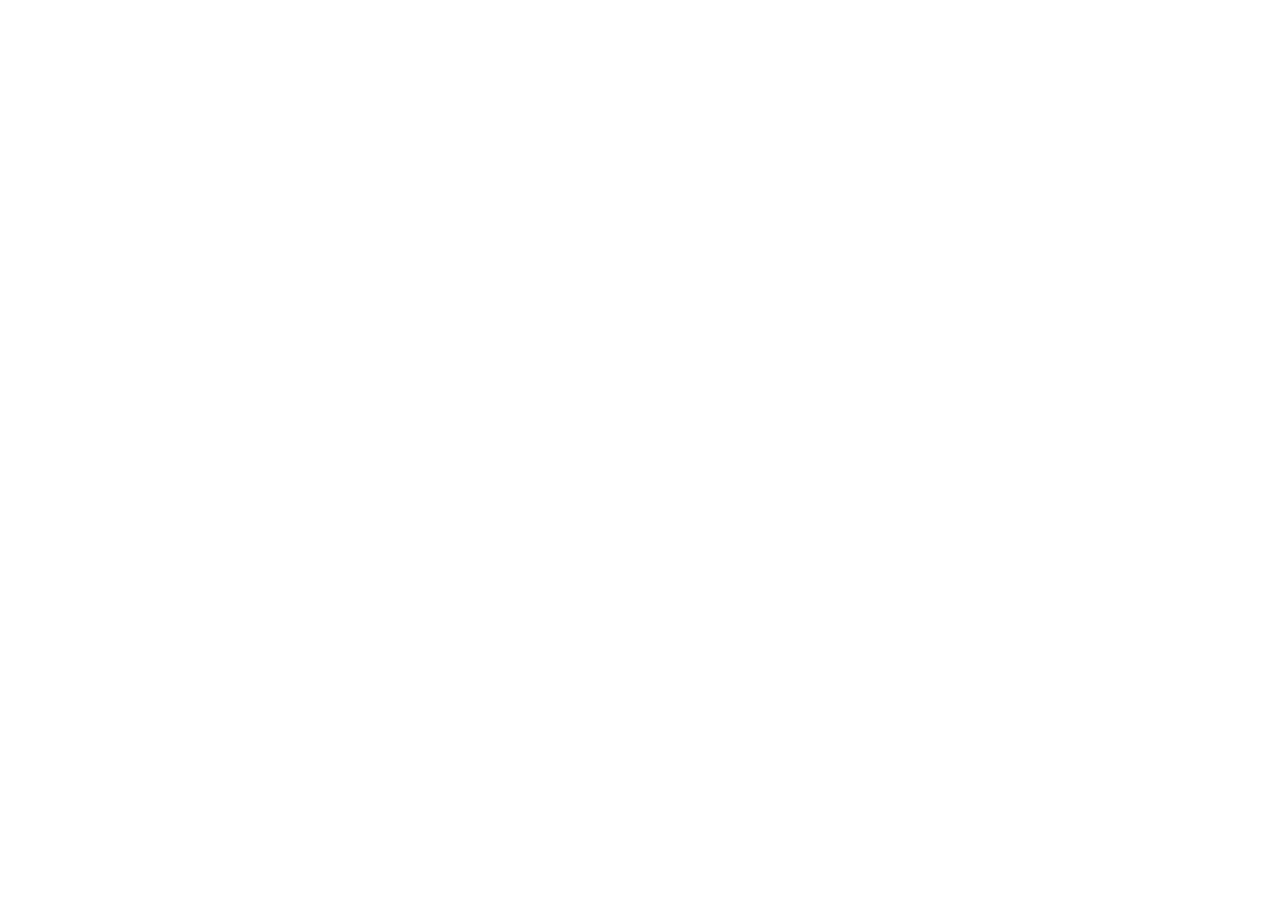
==== index.html @ 68878d2b "Updates" ====
<!DOCTYPE html>
<html lang="en">
  <head>
    <meta charset="UTF-8" />
    <meta name="viewport" content="width=device-width, initial-scale=1.0" />
    <base href="/daatech-website/" />
    <title>DAATECH | Digital Trust Infrastructure</title>
    <script type="module" crossorigin src="/daatech-website/assets/main-BtRIi-2c.js"></script>
  </head>
  <body>
    <div id="root"></div>
  </body>
</html>
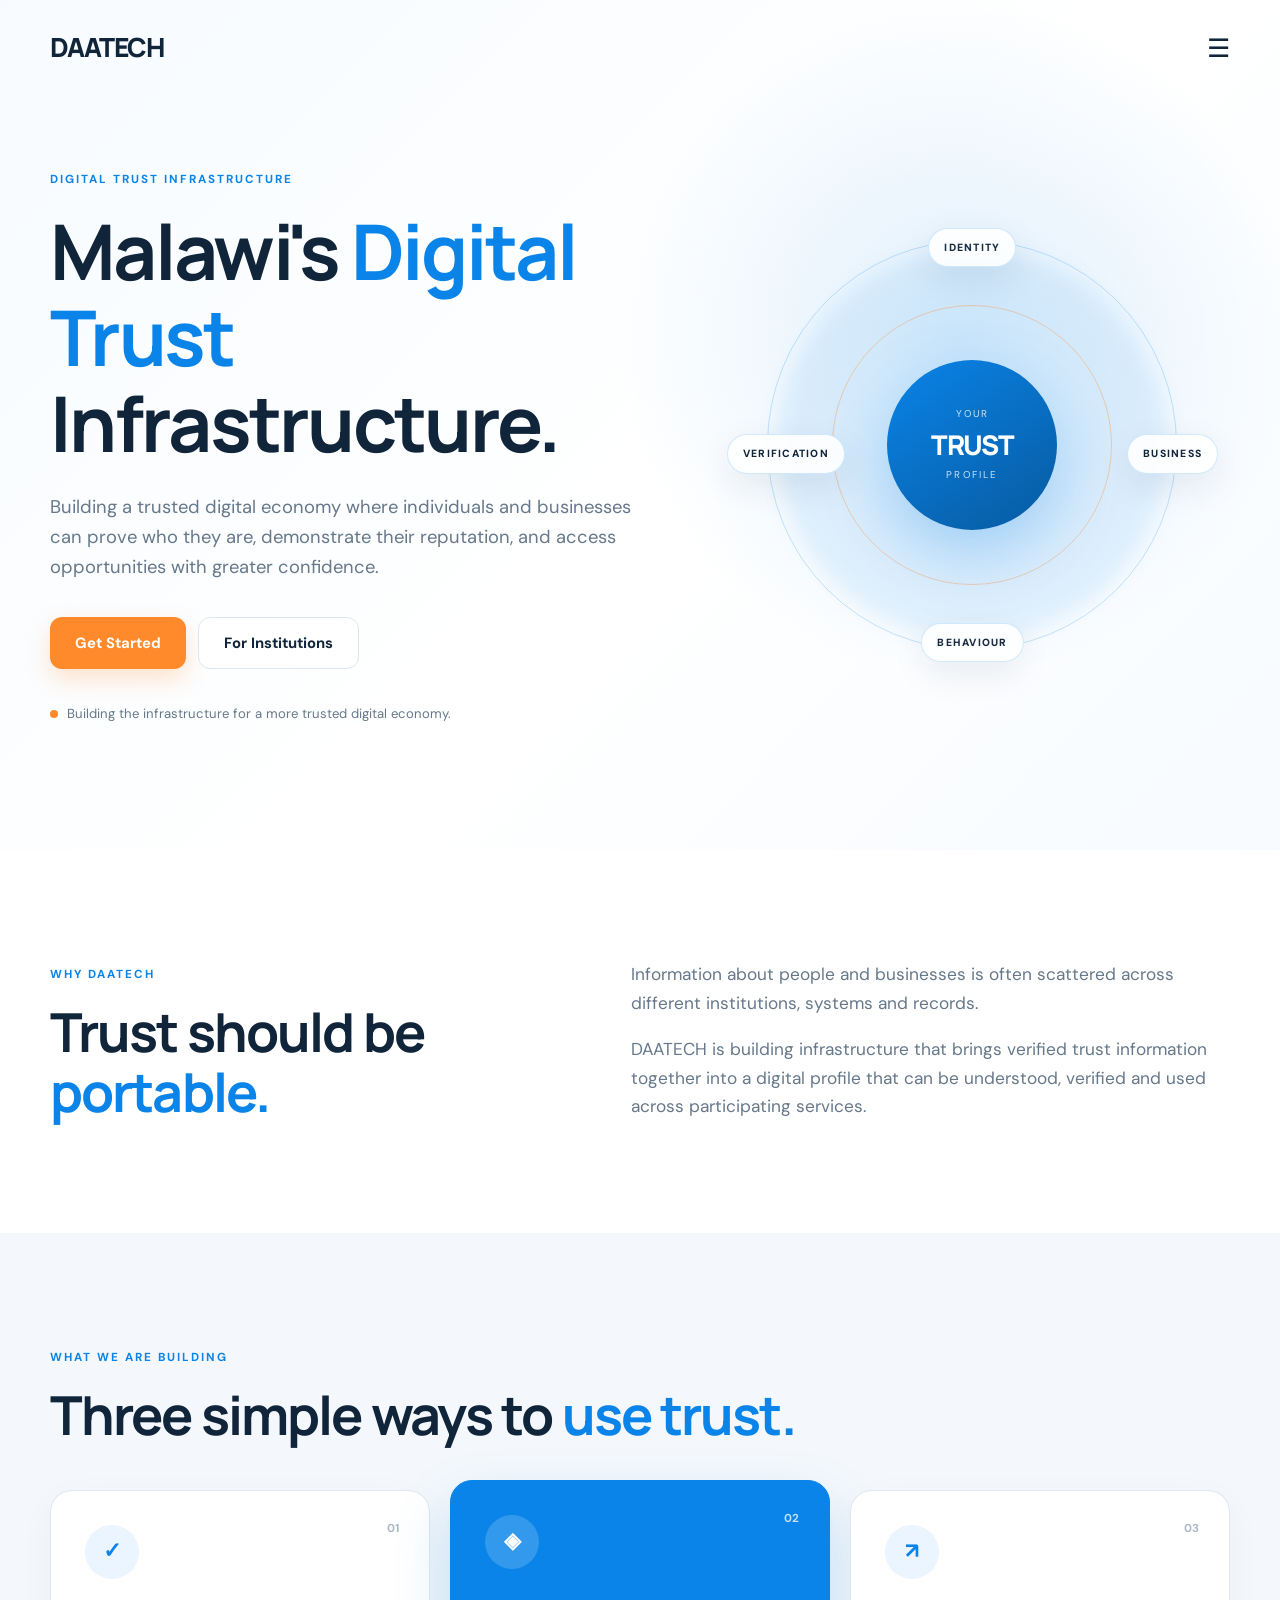
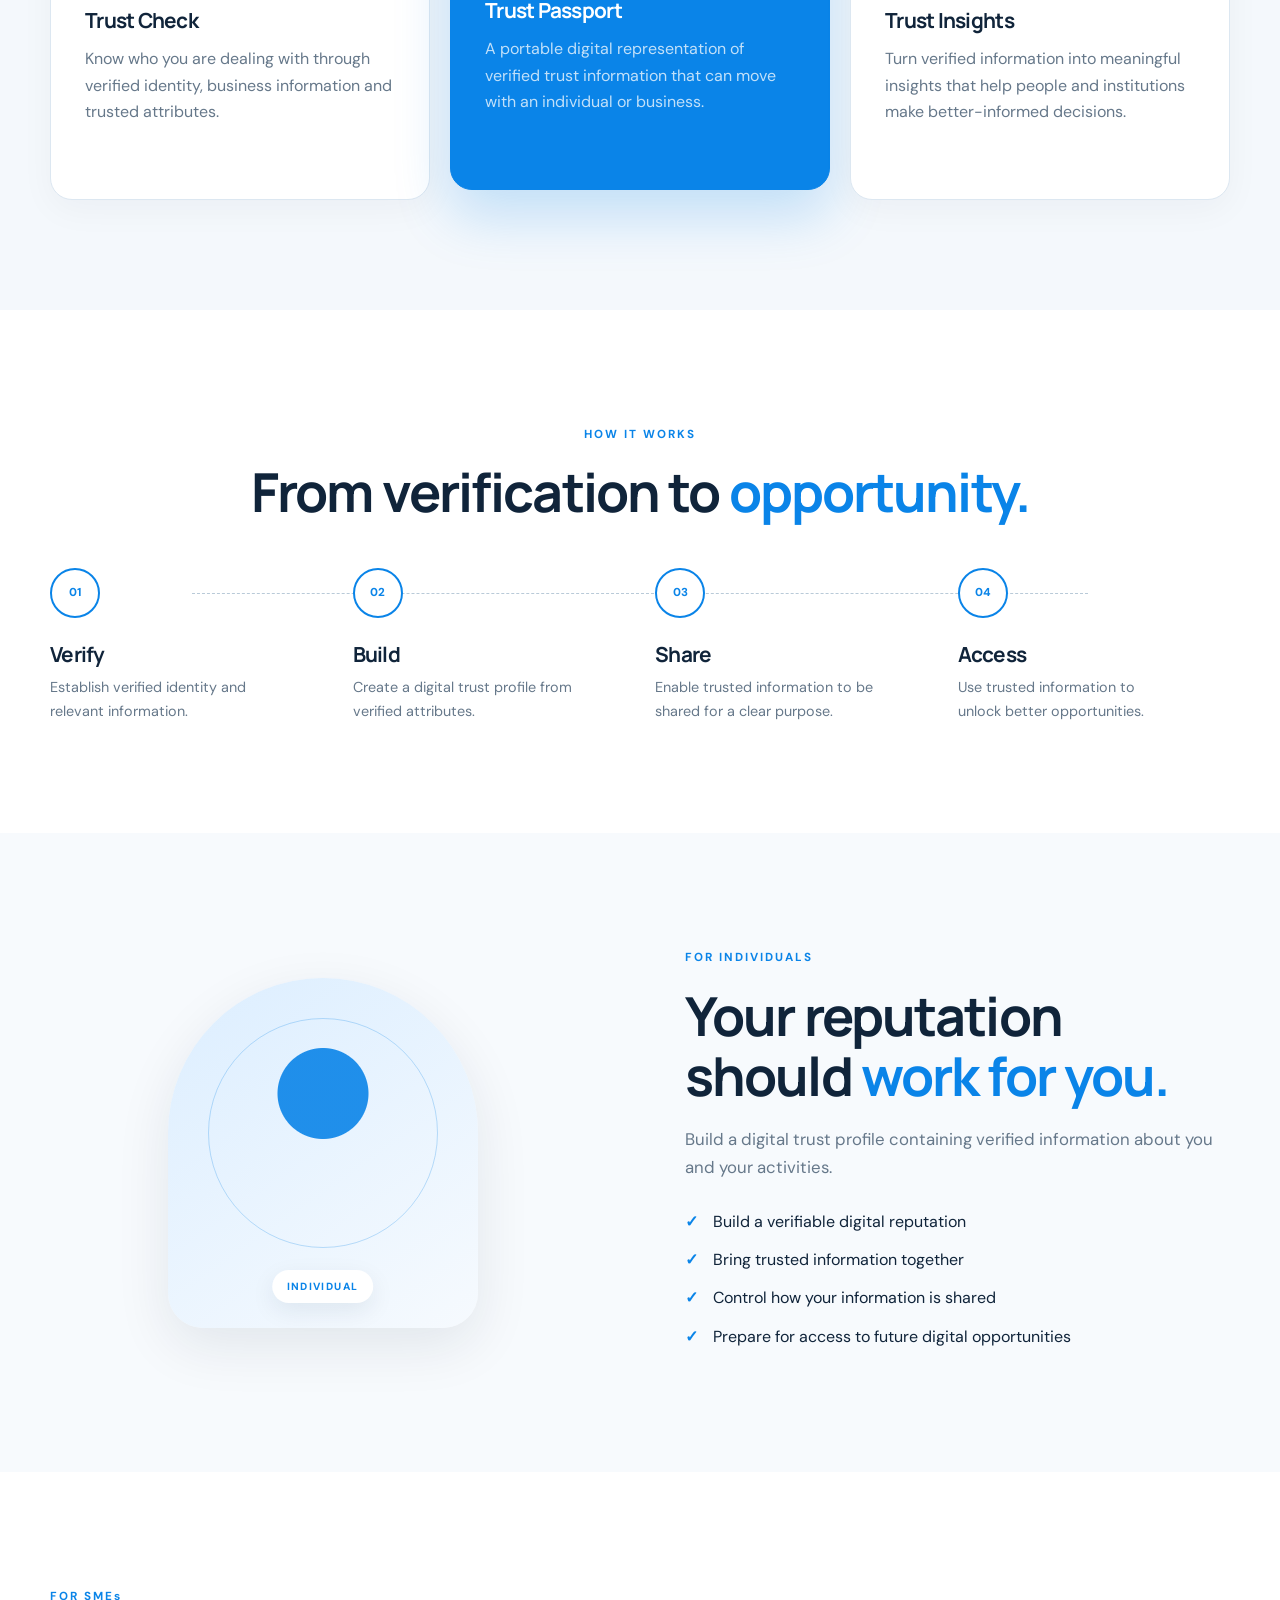
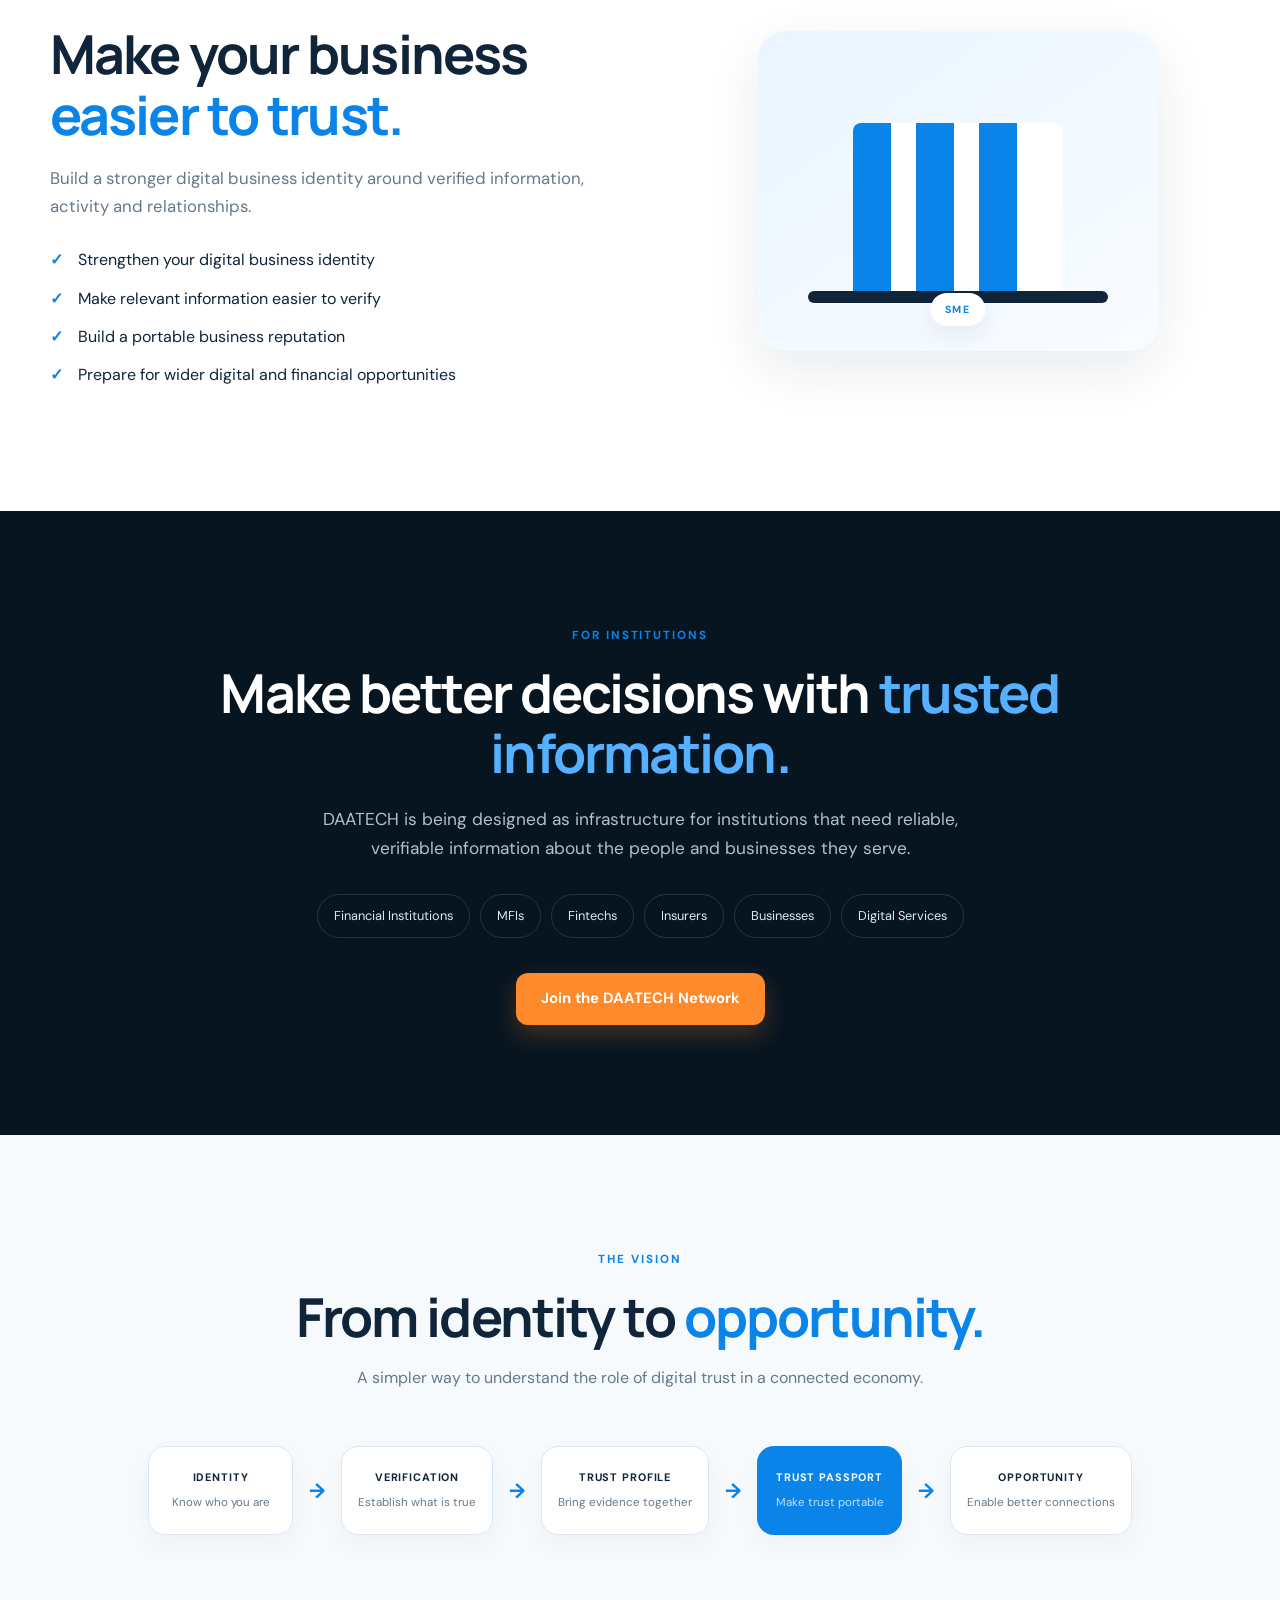
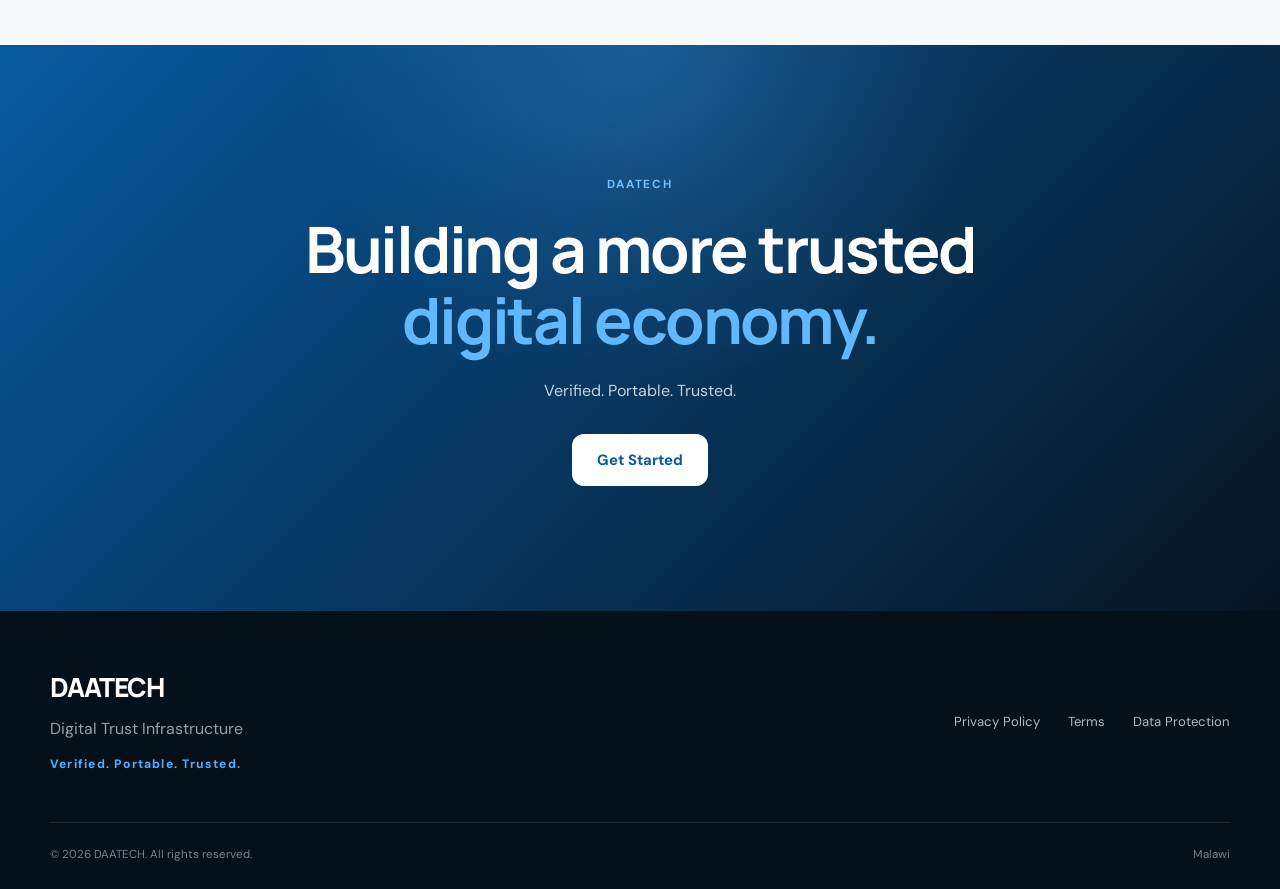
==== commit e0a5699b: "Add files via upload" ====
--- a/index.html
+++ b/index.html
@@ -1,14 +1,324 @@
-<!DOCTYPE html>
-<html lang="en">
-  <head>
-    <meta charset="UTF-8" />
-    <meta name="viewport" content="width=device-width, initial-scale=1.0" />
-    <base href="/daatech-website/" />
-    <title>DAATECH | Digital Trust Infrastructure</title>
-    <script type="module" crossorigin src="/daatech-website/assets/main-BtRIi-2c.js"></script>
-  </head>
-  <body>
-    <div id="root"></div>-
-  </body>
-</html>+<!DOCTYPE html>
+<html lang="en">
+<head>
+  <meta charset="UTF-8">
+  <meta name="viewport" content="width=device-width, initial-scale=1.0">
+  <meta name="description" content="DAATECH — Malawi's Digital Trust Infrastructure. Building a trusted digital economy for individuals, businesses and institutions.">
+  <title>DAATECH | Digital Trust Infrastructure</title>
+  <link rel="stylesheet" href="style.css">
+</head>
+<body>
+
+  <header class="site-header">
+    <div class="container header-inner">
+      <div class="brand">DAATECH</div>
+      <div class="menu-icon" aria-hidden="true">☰</div>
+    </div>
+  </header>
+
+  <main>
+
+    <!-- HERO -->
+    <section class="hero">
+      <div class="container hero-grid">
+        <div class="hero-copy">
+          <span class="eyebrow">DIGITAL TRUST INFRASTRUCTURE</span>
+          <h1>Malawi's <span>Digital Trust</span> Infrastructure.</h1>
+          <p class="hero-text">
+            Building a trusted digital economy where individuals and businesses
+            can prove who they are, demonstrate their reputation, and access
+            opportunities with greater confidence.
+          </p>
+
+          <div class="hero-actions">
+            <div class="pseudo-button primary">Get Started</div>
+            <div class="pseudo-button secondary">For Institutions</div>
+          </div>
+
+          <div class="hero-note">
+            <span class="dot"></span>
+            Building the infrastructure for a more trusted digital economy.
+          </div>
+        </div>
+
+        <div class="trust-visual">
+          <div class="visual-glow"></div>
+          <div class="trust-orbit orbit-one"></div>
+          <div class="trust-orbit orbit-two"></div>
+
+          <div class="trust-core">
+            <div class="core-small">YOUR</div>
+            <div class="core-title">TRUST</div>
+            <div class="core-small">PROFILE</div>
+          </div>
+
+          <div class="trust-node node-one">IDENTITY</div>
+          <div class="trust-node node-two">BUSINESS</div>
+          <div class="trust-node node-three">BEHAVIOUR</div>
+          <div class="trust-node node-four">VERIFICATION</div>
+        </div>
+      </div>
+    </section>
+
+    <!-- WHY -->
+    <section class="section why">
+      <div class="container two-column">
+        <div>
+          <span class="eyebrow">WHY DAATECH</span>
+          <h2>Trust should be <span>portable.</span></h2>
+        </div>
+
+        <div class="section-copy">
+          <p>
+            Information about people and businesses is often scattered across
+            different institutions, systems and records.
+          </p>
+          <p>
+            DAATECH is building infrastructure that brings verified trust
+            information together into a digital profile that can be understood,
+            verified and used across participating services.
+          </p>
+        </div>
+      </div>
+    </section>
+
+    <!-- CAPABILITIES -->
+    <section class="section capabilities">
+      <div class="container">
+        <div class="section-heading">
+          <span class="eyebrow">WHAT WE ARE BUILDING</span>
+          <h2>Three simple ways to <span>use trust.</span></h2>
+        </div>
+
+        <div class="card-grid three">
+          <article class="feature-card">
+            <div class="card-number">01</div>
+            <div class="icon-circle">✓</div>
+            <h3>Trust Check</h3>
+            <p>
+              Know who you are dealing with through verified identity,
+              business information and trusted attributes.
+            </p>
+          </article>
+
+          <article class="feature-card featured">
+            <div class="card-number">02</div>
+            <div class="icon-circle">◈</div>
+            <h3>Trust Passport</h3>
+            <p>
+              A portable digital representation of verified trust information
+              that can move with an individual or business.
+            </p>
+          </article>
+
+          <article class="feature-card">
+            <div class="card-number">03</div>
+            <div class="icon-circle">↗</div>
+            <h3>Trust Insights</h3>
+            <p>
+              Turn verified information into meaningful insights that help
+              people and institutions make better-informed decisions.
+            </p>
+          </article>
+        </div>
+      </div>
+    </section>
+
+    <!-- HOW IT WORKS -->
+    <section class="section how">
+      <div class="container">
+        <div class="section-heading centered">
+          <span class="eyebrow">HOW IT WORKS</span>
+          <h2>From verification to <span>opportunity.</span></h2>
+        </div>
+
+        <div class="process">
+          <div class="process-line"></div>
+
+          <div class="process-step">
+            <div class="step-number">01</div>
+            <h3>Verify</h3>
+            <p>Establish verified identity and relevant information.</p>
+          </div>
+
+          <div class="process-step">
+            <div class="step-number">02</div>
+            <h3>Build</h3>
+            <p>Create a digital trust profile from verified attributes.</p>
+          </div>
+
+          <div class="process-step">
+            <div class="step-number">03</div>
+            <h3>Share</h3>
+            <p>Enable trusted information to be shared for a clear purpose.</p>
+          </div>
+
+          <div class="process-step">
+            <div class="step-number">04</div>
+            <h3>Access</h3>
+            <p>Use trusted information to unlock better opportunities.</p>
+          </div>
+        </div>
+      </div>
+    </section>
+
+    <!-- INDIVIDUALS -->
+    <section class="section audience individual">
+      <div class="container audience-grid">
+        <div class="audience-visual">
+          <div class="portrait-placeholder">
+            <div class="portrait-ring"></div>
+            <div class="portrait-label">INDIVIDUAL</div>
+          </div>
+        </div>
+
+        <div class="audience-copy">
+          <span class="eyebrow">FOR INDIVIDUALS</span>
+          <h2>Your reputation should <span>work for you.</span></h2>
+          <p>
+            Build a digital trust profile containing verified information
+            about you and your activities.
+          </p>
+
+          <ul class="check-list">
+            <li>Build a verifiable digital reputation</li>
+            <li>Bring trusted information together</li>
+            <li>Control how your information is shared</li>
+            <li>Prepare for access to future digital opportunities</li>
+          </ul>
+        </div>
+      </div>
+    </section>
+
+    <!-- SMEs -->
+    <section class="section audience sme">
+      <div class="container audience-grid reverse">
+        <div class="audience-copy">
+          <span class="eyebrow">FOR SMEs</span>
+          <h2>Make your business <span>easier to trust.</span></h2>
+          <p>
+            Build a stronger digital business identity around verified
+            information, activity and relationships.
+          </p>
+
+          <ul class="check-list">
+            <li>Strengthen your digital business identity</li>
+            <li>Make relevant information easier to verify</li>
+            <li>Build a portable business reputation</li>
+            <li>Prepare for wider digital and financial opportunities</li>
+          </ul>
+        </div>
+
+        <div class="audience-visual">
+          <div class="business-visual">
+            <div class="business-building"></div>
+            <div class="business-base"></div>
+            <div class="business-label">SME</div>
+          </div>
+        </div>
+      </div>
+    </section>
+
+    <!-- INSTITUTIONS -->
+    <section class="section institutions">
+      <div class="container institution-content">
+        <span class="eyebrow">FOR INSTITUTIONS</span>
+        <h2>Make better decisions with <span>trusted information.</span></h2>
+        <p>
+          DAATECH is being designed as infrastructure for institutions that
+          need reliable, verifiable information about the people and
+          businesses they serve.
+        </p>
+
+        <div class="institution-tags">
+          <div>Financial Institutions</div>
+          <div>MFIs</div>
+          <div>Fintechs</div>
+          <div>Insurers</div>
+          <div>Businesses</div>
+          <div>Digital Services</div>
+        </div>
+
+        <div class="pseudo-button primary large">Join the DAATECH Network</div>
+      </div>
+    </section>
+
+    <!-- TRUST JOURNEY -->
+    <section class="section journey">
+      <div class="container">
+        <div class="section-heading centered">
+          <span class="eyebrow">THE VISION</span>
+          <h2>From identity to <span>opportunity.</span></h2>
+          <p>
+            A simpler way to understand the role of digital trust in a
+            connected economy.
+          </p>
+        </div>
+
+        <div class="journey-flow">
+          <div class="journey-item">
+            <strong>IDENTITY</strong>
+            <small>Know who you are</small>
+          </div>
+          <div class="journey-arrow">→</div>
+          <div class="journey-item">
+            <strong>VERIFICATION</strong>
+            <small>Establish what is true</small>
+          </div>
+          <div class="journey-arrow">→</div>
+          <div class="journey-item">
+            <strong>TRUST PROFILE</strong>
+            <small>Bring evidence together</small>
+          </div>
+          <div class="journey-arrow">→</div>
+          <div class="journey-item accent">
+            <strong>TRUST PASSPORT</strong>
+            <small>Make trust portable</small>
+          </div>
+          <div class="journey-arrow">→</div>
+          <div class="journey-item">
+            <strong>OPPORTUNITY</strong>
+            <small>Enable better connections</small>
+          </div>
+        </div>
+      </div>
+    </section>
+
+    <!-- FINAL CTA -->
+    <section class="final-cta">
+      <div class="container">
+        <span class="eyebrow">DAATECH</span>
+        <h2>Building a more trusted<br><span>digital economy.</span></h2>
+        <p>
+          Verified. Portable. Trusted.
+        </p>
+        <div class="pseudo-button light">Get Started</div>
+      </div>
+    </section>
+
+  </main>
+
+  <footer class="site-footer">
+    <div class="container footer-top">
+      <div>
+        <div class="footer-brand">DAATECH</div>
+        <p>Digital Trust Infrastructure</p>
+        <span class="footer-tagline">Verified. Portable. Trusted.</span>
+      </div>
+
+      <div class="footer-legal">
+        <span>Privacy Policy</span>
+        <span>Terms</span>
+        <span>Data Protection</span>
+      </div>
+    </div>
+
+    <div class="container footer-bottom">
+      <span>© 2026 DAATECH. All rights reserved.</span>
+      <span>Malawi</span>
+    </div>
+  </footer>
+
+  <script src="script.js"></script>
+</body>
+</html>
--- a/style.css
+++ b/style.css
@@ -0,0 +1,887 @@
+@import url('https://fonts.googleapis.com/css2?family=DM+Sans:wght@400;500;600;700&family=Manrope:wght@600;700;800&display=swap');
+
+:root {
+  --blue: #0A84E8;
+  --blue-dark: #075AA0;
+  --orange: #FF8A2B;
+  --ink: #10243A;
+  --muted: #66788A;
+  --soft: #F4F8FC;
+  --line: #DCE7F1;
+  --white: #FFFFFF;
+  --dark: #071521;
+  --radius: 22px;
+  --shadow: 0 18px 55px rgba(16, 36, 58, 0.09);
+}
+
+* {
+  box-sizing: border-box;
+  margin: 0;
+  padding: 0;
+}
+
+html {
+  scroll-behavior: smooth;
+}
+
+body {
+  font-family: "DM Sans", Arial, sans-serif;
+  color: var(--ink);
+  background: var(--white);
+  line-height: 1.65;
+  -webkit-font-smoothing: antialiased;
+}
+
+.container {
+  width: min(1180px, calc(100% - 48px));
+  margin: 0 auto;
+}
+
+h1, h2, h3 {
+  font-family: "Manrope", Arial, sans-serif;
+  line-height: 1.12;
+  letter-spacing: -0.035em;
+}
+
+h1 {
+  font-size: clamp(3rem, 6vw, 5.5rem);
+  max-width: 780px;
+}
+
+h2 {
+  font-size: clamp(2.3rem, 4.2vw, 4rem);
+}
+
+h3 {
+  font-size: 1.3rem;
+}
+
+p {
+  color: var(--muted);
+}
+
+span {
+  color: inherit;
+}
+
+h1 span,
+h2 span {
+  color: var(--blue);
+}
+
+.eyebrow {
+  display: inline-block;
+  color: var(--blue);
+  font-size: 0.73rem;
+  font-weight: 700;
+  letter-spacing: 0.17em;
+  margin-bottom: 18px;
+}
+
+.site-header {
+  position: absolute;
+  top: 0;
+  left: 0;
+  width: 100%;
+  z-index: 20;
+  padding: 26px 0;
+}
+
+.header-inner {
+  display: flex;
+  justify-content: space-between;
+  align-items: center;
+}
+
+.brand,
+.footer-brand {
+  font-family: "Manrope", Arial, sans-serif;
+  font-size: 1.65rem;
+  font-weight: 800;
+  letter-spacing: -0.05em;
+}
+
+.menu-icon {
+  font-size: 1.65rem;
+  line-height: 1;
+  color: var(--ink);
+  user-select: none;
+}
+
+.hero {
+  min-height: 850px;
+  display: flex;
+  align-items: center;
+  padding: 130px 0 90px;
+  overflow: hidden;
+  background:
+    radial-gradient(circle at 75% 40%, rgba(10,132,232,.13), transparent 31%),
+    linear-gradient(135deg, #f7fbff 0%, #fff 56%, #f7fbff 100%);
+}
+
+.hero-grid {
+  display: grid;
+  grid-template-columns: 1.08fr .92fr;
+  gap: 60px;
+  align-items: center;
+}
+
+.hero-text {
+  font-size: 1.15rem;
+  max-width: 680px;
+  margin-top: 26px;
+}
+
+.hero-actions {
+  display: flex;
+  flex-wrap: wrap;
+  gap: 12px;
+  margin-top: 34px;
+}
+
+.pseudo-button {
+  display: inline-flex;
+  justify-content: center;
+  align-items: center;
+  min-height: 52px;
+  padding: 0 25px;
+  border-radius: 12px;
+  font-weight: 700;
+  font-size: .93rem;
+  user-select: none;
+}
+
+.pseudo-button.primary {
+  background: var(--orange);
+  color: white;
+  box-shadow: 0 10px 25px rgba(255,138,43,.24);
+}
+
+.pseudo-button.secondary {
+  background: white;
+  color: var(--ink);
+  border: 1px solid var(--line);
+}
+
+.pseudo-button.light {
+  background: white;
+  color: var(--blue-dark);
+}
+
+.pseudo-button.large {
+  margin-top: 35px;
+  min-width: 220px;
+}
+
+.hero-note {
+  display: flex;
+  align-items: center;
+  gap: 9px;
+  margin-top: 34px;
+  font-size: .82rem;
+  color: var(--muted);
+}
+
+.dot {
+  width: 8px;
+  height: 8px;
+  border-radius: 50%;
+  background: var(--orange);
+  display: inline-block;
+}
+
+.trust-visual {
+  height: 530px;
+  position: relative;
+  display: flex;
+  align-items: center;
+  justify-content: center;
+}
+
+.visual-glow {
+  position: absolute;
+  width: 390px;
+  height: 390px;
+  border-radius: 50%;
+  background: rgba(10,132,232,.09);
+  filter: blur(10px);
+}
+
+.trust-orbit {
+  position: absolute;
+  border: 1px solid rgba(10,132,232,.22);
+  border-radius: 50%;
+}
+
+.orbit-one {
+  width: 410px;
+  height: 410px;
+}
+
+.orbit-two {
+  width: 280px;
+  height: 280px;
+  border-color: rgba(255,138,43,.35);
+}
+
+.trust-core {
+  width: 170px;
+  height: 170px;
+  border-radius: 50%;
+  background: linear-gradient(145deg, var(--blue), var(--blue-dark));
+  color: white;
+  display: flex;
+  flex-direction: column;
+  align-items: center;
+  justify-content: center;
+  box-shadow: 0 25px 65px rgba(10,132,232,.28);
+  position: relative;
+  z-index: 4;
+}
+
+.core-small {
+  font-size: .62rem;
+  letter-spacing: .22em;
+  opacity: .8;
+}
+
+.core-title {
+  font-family: "Manrope", Arial, sans-serif;
+  font-weight: 800;
+  font-size: 1.7rem;
+  letter-spacing: -.04em;
+}
+
+.trust-node {
+  position: absolute;
+  z-index: 5;
+  padding: 10px 15px;
+  border: 1px solid rgba(10,132,232,.18);
+  background: rgba(255,255,255,.88);
+  backdrop-filter: blur(10px);
+  border-radius: 50px;
+  font-size: .65rem;
+  font-weight: 800;
+  letter-spacing: .12em;
+  box-shadow: 0 12px 35px rgba(16,36,58,.08);
+}
+
+.node-one { top: 48px; left: 50%; transform: translateX(-50%); }
+.node-two { right: 12px; top: 48%; }
+.node-three { bottom: 48px; left: 50%; transform: translateX(-50%); }
+.node-four { left: 12px; top: 48%; }
+
+.section {
+  padding: 110px 0;
+}
+
+.two-column {
+  display: grid;
+  grid-template-columns: .9fr 1.1fr;
+  gap: 90px;
+  align-items: start;
+}
+
+.section-copy {
+  font-size: 1.08rem;
+}
+
+.section-copy p + p {
+  margin-top: 18px;
+}
+
+.why {
+  background: white;
+}
+
+.capabilities {
+  background: var(--soft);
+}
+
+.section-heading {
+  margin-bottom: 45px;
+}
+
+.section-heading.centered {
+  text-align: center;
+}
+
+.section-heading.centered p {
+  max-width: 600px;
+  margin: 18px auto 0;
+}
+
+.card-grid {
+  display: grid;
+  gap: 20px;
+}
+
+.card-grid.three {
+  grid-template-columns: repeat(3, 1fr);
+}
+
+.feature-card {
+  position: relative;
+  padding: 34px;
+  min-height: 310px;
+  border: 1px solid var(--line);
+  background: white;
+  border-radius: var(--radius);
+  box-shadow: 0 10px 35px rgba(16,36,58,.04);
+}
+
+.feature-card.featured {
+  background: var(--blue);
+  border-color: var(--blue);
+  color: white;
+  transform: translateY(-10px);
+  box-shadow: 0 25px 55px rgba(10,132,232,.22);
+}
+
+.feature-card.featured p,
+.feature-card.featured .card-number {
+  color: rgba(255,255,255,.75);
+}
+
+.card-number {
+  position: absolute;
+  top: 28px;
+  right: 30px;
+  color: #A9B8C7;
+  font-size: .72rem;
+  font-weight: 700;
+}
+
+.icon-circle {
+  width: 54px;
+  height: 54px;
+  border-radius: 50%;
+  background: #EAF5FF;
+  color: var(--blue);
+  display: flex;
+  align-items: center;
+  justify-content: center;
+  font-size: 1.35rem;
+  font-weight: 800;
+  margin-bottom: 30px;
+}
+
+.featured .icon-circle {
+  background: rgba(255,255,255,.17);
+  color: white;
+}
+
+.feature-card p {
+  margin-top: 14px;
+  max-width: 320px;
+}
+
+.how {
+  background: white;
+}
+
+.process {
+  position: relative;
+  display: grid;
+  grid-template-columns: repeat(4, 1fr);
+  gap: 30px;
+}
+
+.process-line {
+  position: absolute;
+  top: 25px;
+  left: 12%;
+  right: 12%;
+  border-top: 1px dashed #B9CAD8;
+}
+
+.process-step {
+  position: relative;
+  z-index: 2;
+}
+
+.step-number {
+  width: 50px;
+  height: 50px;
+  border-radius: 50%;
+  background: var(--white);
+  border: 2px solid var(--blue);
+  color: var(--blue);
+  display: flex;
+  align-items: center;
+  justify-content: center;
+  font-size: .72rem;
+  font-weight: 800;
+  margin-bottom: 25px;
+}
+
+.process-step p {
+  margin-top: 10px;
+  font-size: .9rem;
+  max-width: 220px;
+}
+
+.audience {
+  overflow: hidden;
+}
+
+.audience.individual {
+  background: #F7FAFD;
+}
+
+.audience.sme {
+  background: white;
+}
+
+.audience-grid {
+  display: grid;
+  grid-template-columns: 1fr 1fr;
+  gap: 90px;
+  align-items: center;
+}
+
+.audience-grid.reverse .audience-copy {
+  order: 1;
+}
+
+.audience-grid.reverse .audience-visual {
+  order: 2;
+}
+
+.audience-copy p {
+  margin-top: 20px;
+  max-width: 550px;
+  font-size: 1.05rem;
+}
+
+.check-list {
+  list-style: none;
+  margin-top: 27px;
+}
+
+.check-list li {
+  position: relative;
+  padding-left: 28px;
+  margin: 12px 0;
+  color: var(--ink);
+}
+
+.check-list li::before {
+  content: "✓";
+  position: absolute;
+  left: 0;
+  top: 0;
+  color: var(--blue);
+  font-weight: 800;
+}
+
+.audience-visual {
+  min-height: 390px;
+  display: flex;
+  align-items: center;
+  justify-content: center;
+}
+
+.portrait-placeholder {
+  width: 310px;
+  height: 350px;
+  border-radius: 155px 155px 35px 35px;
+  background:
+    radial-gradient(circle at 50% 33%, rgba(10,132,232,.9) 0 45px, transparent 46px),
+    linear-gradient(145deg, #DCEEFF, #F6FAFE);
+  position: relative;
+  box-shadow: var(--shadow);
+}
+
+.portrait-ring {
+  position: absolute;
+  width: 230px;
+  height: 230px;
+  border: 1px solid rgba(10,132,232,.25);
+  border-radius: 50%;
+  top: 40px;
+  left: 40px;
+}
+
+.portrait-label,
+.business-label {
+  position: absolute;
+  bottom: 25px;
+  left: 50%;
+  transform: translateX(-50%);
+  padding: 8px 15px;
+  border-radius: 50px;
+  background: white;
+  color: var(--blue);
+  font-size: .65rem;
+  font-weight: 800;
+  letter-spacing: .13em;
+  box-shadow: 0 8px 25px rgba(16,36,58,.08);
+}
+
+.business-visual {
+  width: 400px;
+  height: 320px;
+  position: relative;
+  border-radius: 28px;
+  background: linear-gradient(145deg, #EAF5FF, #F9FCFF);
+  overflow: hidden;
+  box-shadow: var(--shadow);
+}
+
+.business-building {
+  position: absolute;
+  width: 210px;
+  height: 180px;
+  bottom: 48px;
+  left: 95px;
+  background: linear-gradient(90deg, #0A84E8 0 18%, #FFFFFF 18% 30%, #0A84E8 30% 48%, #FFFFFF 48% 60%, #0A84E8 60% 78%, #FFFFFF 78%);
+  border-radius: 8px 8px 0 0;
+}
+
+.business-base {
+  position: absolute;
+  bottom: 48px;
+  left: 50px;
+  width: 300px;
+  height: 12px;
+  background: var(--ink);
+  border-radius: 20px;
+}
+
+.institutions {
+  background: var(--dark);
+  color: white;
+}
+
+.institution-content {
+  text-align: center;
+  max-width: 900px;
+}
+
+.institution-content h2 {
+  color: white;
+}
+
+.institution-content h2 span {
+  color: #55B0FF;
+}
+
+.institution-content p {
+  max-width: 680px;
+  margin: 22px auto 0;
+  color: #AFC1D1;
+  font-size: 1.08rem;
+}
+
+.institution-tags {
+  display: flex;
+  flex-wrap: wrap;
+  justify-content: center;
+  gap: 10px;
+  margin-top: 32px;
+}
+
+.institution-tags div {
+  padding: 10px 16px;
+  border: 1px solid rgba(255,255,255,.13);
+  border-radius: 50px;
+  color: #DCE9F3;
+  font-size: .8rem;
+}
+
+.journey {
+  background: #F7FAFD;
+}
+
+.journey-flow {
+  display: flex;
+  align-items: center;
+  justify-content: center;
+  gap: 16px;
+  flex-wrap: wrap;
+  margin-top: 55px;
+}
+
+.journey-item {
+  min-width: 145px;
+  padding: 22px 16px;
+  background: white;
+  border: 1px solid var(--line);
+  border-radius: 17px;
+  text-align: center;
+  box-shadow: 0 10px 25px rgba(16,36,58,.04);
+}
+
+.journey-item strong {
+  display: block;
+  font-size: .68rem;
+  letter-spacing: .08em;
+}
+
+.journey-item small {
+  display: block;
+  margin-top: 6px;
+  color: var(--muted);
+  font-size: .72rem;
+}
+
+.journey-item.accent {
+  border-color: rgba(10,132,232,.4);
+  background: var(--blue);
+  color: white;
+}
+
+.journey-item.accent small {
+  color: rgba(255,255,255,.75);
+}
+
+.journey-arrow {
+  color: var(--blue);
+  font-size: 1.3rem;
+  font-weight: 700;
+}
+
+.final-cta {
+  padding: 125px 0;
+  text-align: center;
+  color: white;
+  background:
+    radial-gradient(circle at 50% 0%, rgba(85,176,255,.25), transparent 40%),
+    linear-gradient(135deg, #075AA0, #071521);
+}
+
+.final-cta .eyebrow {
+  color: #72C0FF;
+}
+
+.final-cta h2 {
+  font-size: clamp(2.7rem, 5vw, 4.8rem);
+}
+
+.final-cta h2 span {
+  color: #62B8FF;
+}
+
+.final-cta p {
+  color: #C1D2E0;
+  margin: 22px 0 30px;
+}
+
+.site-footer {
+  background: #04101A;
+  color: white;
+  padding: 55px 0 25px;
+}
+
+.footer-top {
+  display: flex;
+  justify-content: space-between;
+  gap: 40px;
+  padding-bottom: 45px;
+}
+
+.footer-brand {
+  color: white;
+}
+
+.site-footer p {
+  margin-top: 6px;
+  color: #8DA2B3;
+}
+
+.footer-tagline {
+  display: inline-block;
+  margin-top: 12px;
+  color: #55B0FF;
+  font-size: .76rem;
+  font-weight: 700;
+  letter-spacing: .1em;
+}
+
+.footer-legal {
+  display: flex;
+  align-items: center;
+  gap: 28px;
+  color: #AABBC8;
+  font-size: .82rem;
+}
+
+.footer-bottom {
+  display: flex;
+  justify-content: space-between;
+  border-top: 1px solid rgba(255,255,255,.09);
+  padding-top: 22px;
+  color: #6F8495;
+  font-size: .72rem;
+}
+
+/* Responsive */
+@media (max-width: 900px) {
+  .hero {
+    min-height: auto;
+    padding-top: 130px;
+  }
+
+  .hero-grid,
+  .two-column,
+  .audience-grid {
+    grid-template-columns: 1fr;
+    gap: 50px;
+  }
+
+  .hero-grid {
+    text-align: center;
+  }
+
+  .hero-text {
+    margin-left: auto;
+    margin-right: auto;
+  }
+
+  .hero-actions,
+  .hero-note {
+    justify-content: center;
+  }
+
+  .trust-visual {
+    height: 430px;
+  }
+
+  .card-grid.three {
+    grid-template-columns: 1fr;
+  }
+
+  .feature-card.featured {
+    transform: none;
+  }
+
+  .process {
+    grid-template-columns: repeat(2, 1fr);
+    gap: 40px 30px;
+  }
+
+  .process-line {
+    display: none;
+  }
+
+  .audience-grid.reverse .audience-copy,
+  .audience-grid.reverse .audience-visual {
+    order: initial;
+  }
+
+  .audience-copy {
+    text-align: center;
+  }
+
+  .check-list {
+    display: inline-block;
+    text-align: left;
+  }
+
+  .footer-top {
+    flex-direction: column;
+  }
+}
+
+@media (max-width: 600px) {
+  .container {
+    width: min(100% - 30px, 1180px);
+  }
+
+  .site-header {
+    padding: 20px 0;
+  }
+
+  .brand {
+    font-size: 1.4rem;
+  }
+
+  .hero {
+    padding: 115px 0 65px;
+  }
+
+  h1 {
+    font-size: 2.85rem;
+  }
+
+  h2 {
+    font-size: 2.35rem;
+  }
+
+  .hero-actions {
+    flex-direction: column;
+  }
+
+  .hero-actions .pseudo-button {
+    width: 100%;
+  }
+
+  .trust-visual {
+    height: 330px;
+    transform: scale(.78);
+    margin: -25px 0;
+  }
+
+  .section {
+    padding: 75px 0;
+  }
+
+  .process {
+    grid-template-columns: 1fr;
+  }
+
+  .process-step {
+    display: grid;
+    grid-template-columns: 55px 1fr;
+    column-gap: 15px;
+  }
+
+  .process-step .step-number {
+    grid-row: span 2;
+  }
+
+  .process-step p {
+    margin-top: 4px;
+  }
+
+  .portrait-placeholder {
+    width: 260px;
+    height: 300px;
+  }
+
+  .business-visual {
+    width: 100%;
+    max-width: 360px;
+  }
+
+  .business-building {
+    left: calc(50% - 105px);
+  }
+
+  .business-base {
+    left: calc(50% - 150px);
+  }
+
+  .journey-flow {
+    flex-direction: column;
+  }
+
+  .journey-arrow {
+    transform: rotate(90deg);
+  }
+
+  .journey-item {
+    width: min(100%, 260px);
+  }
+
+  .footer-legal {
+    flex-wrap: wrap;
+    gap: 12px 22px;
+  }
+
+  .footer-bottom {
+    flex-direction: column;
+    gap: 8px;
+  }
+}
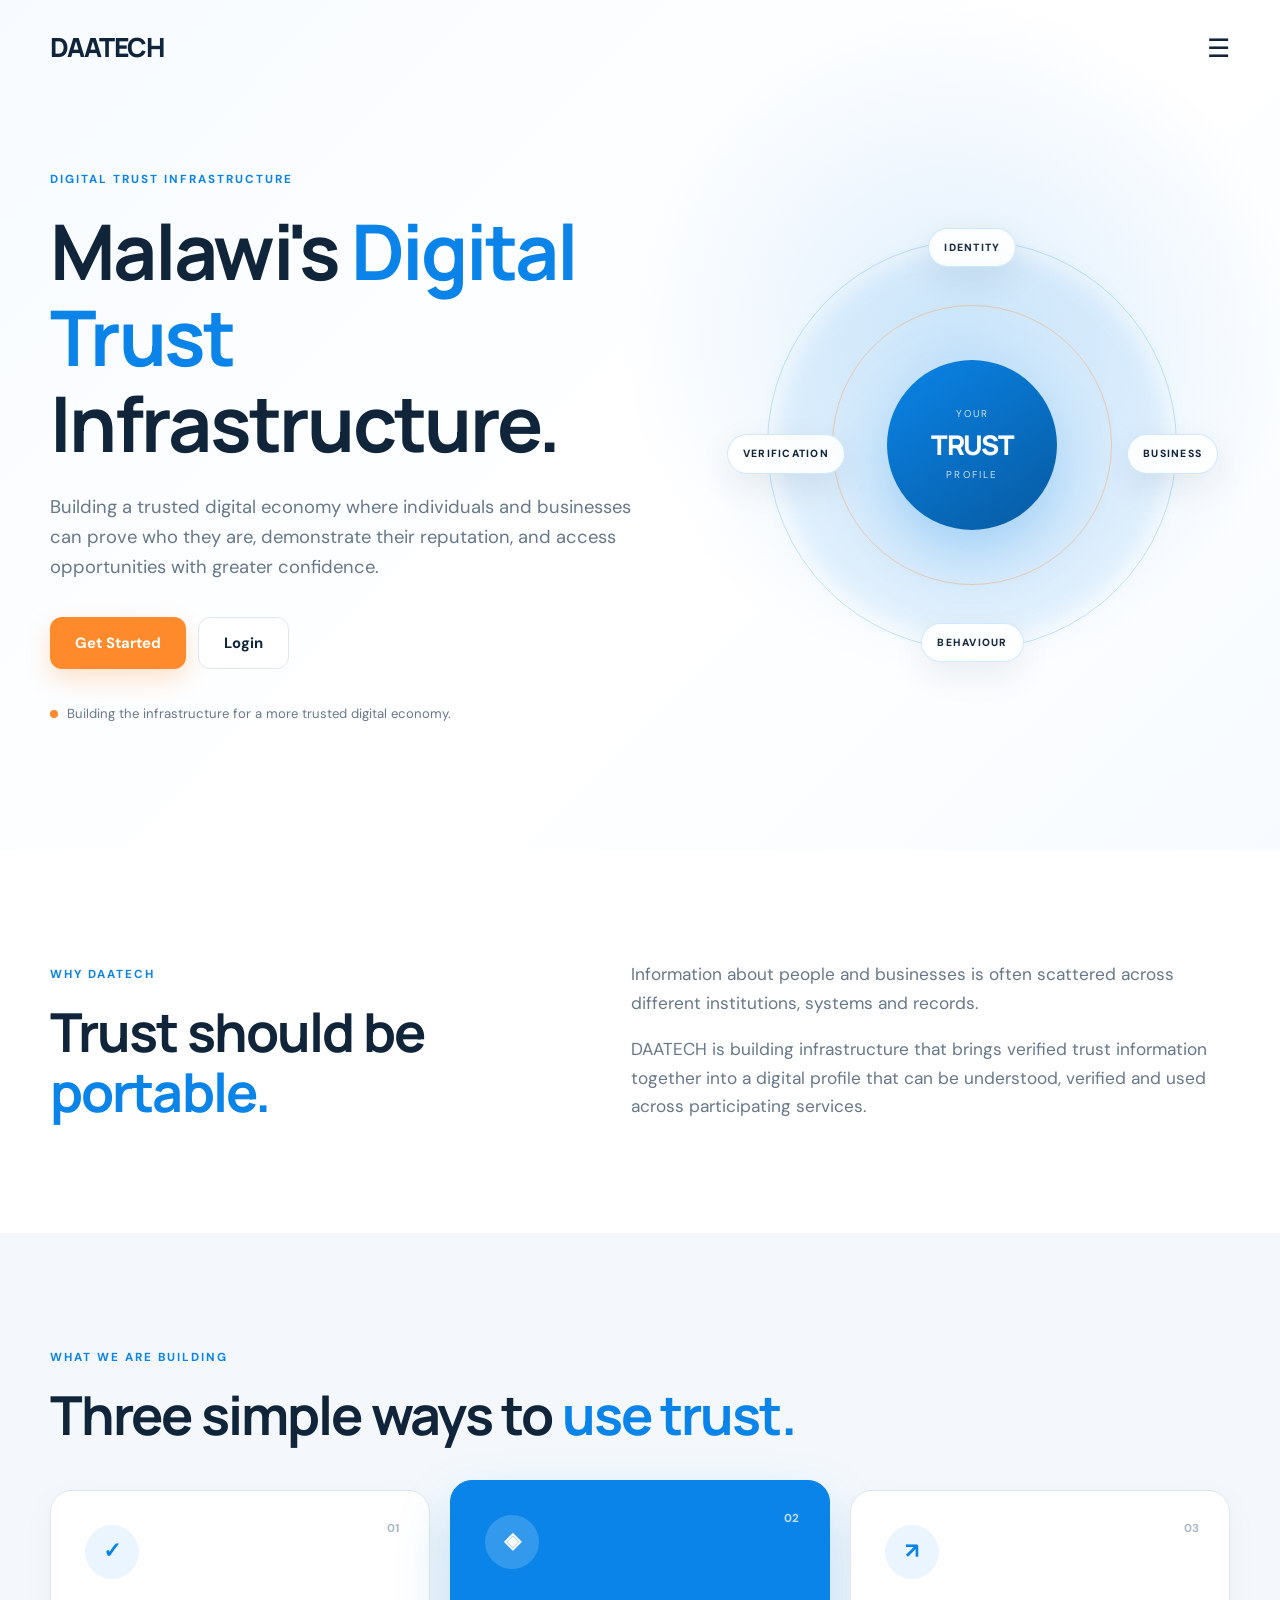
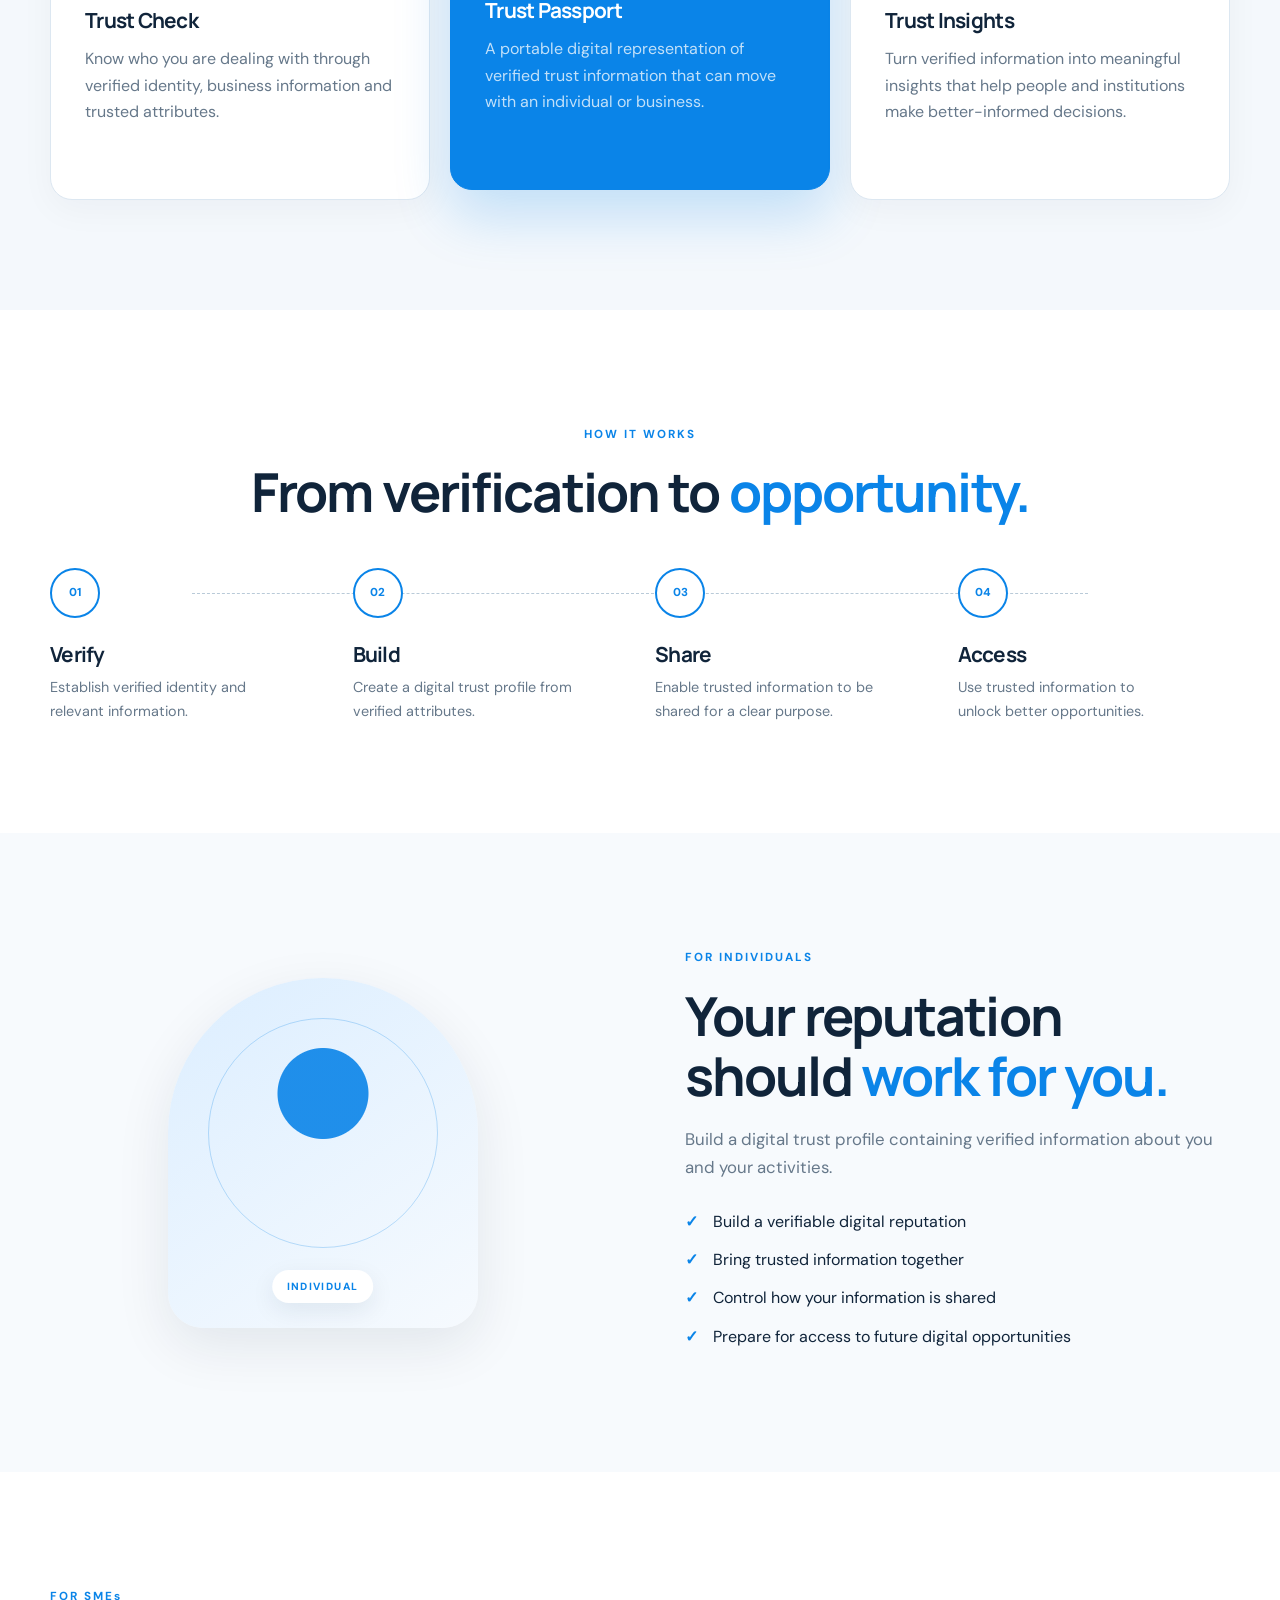
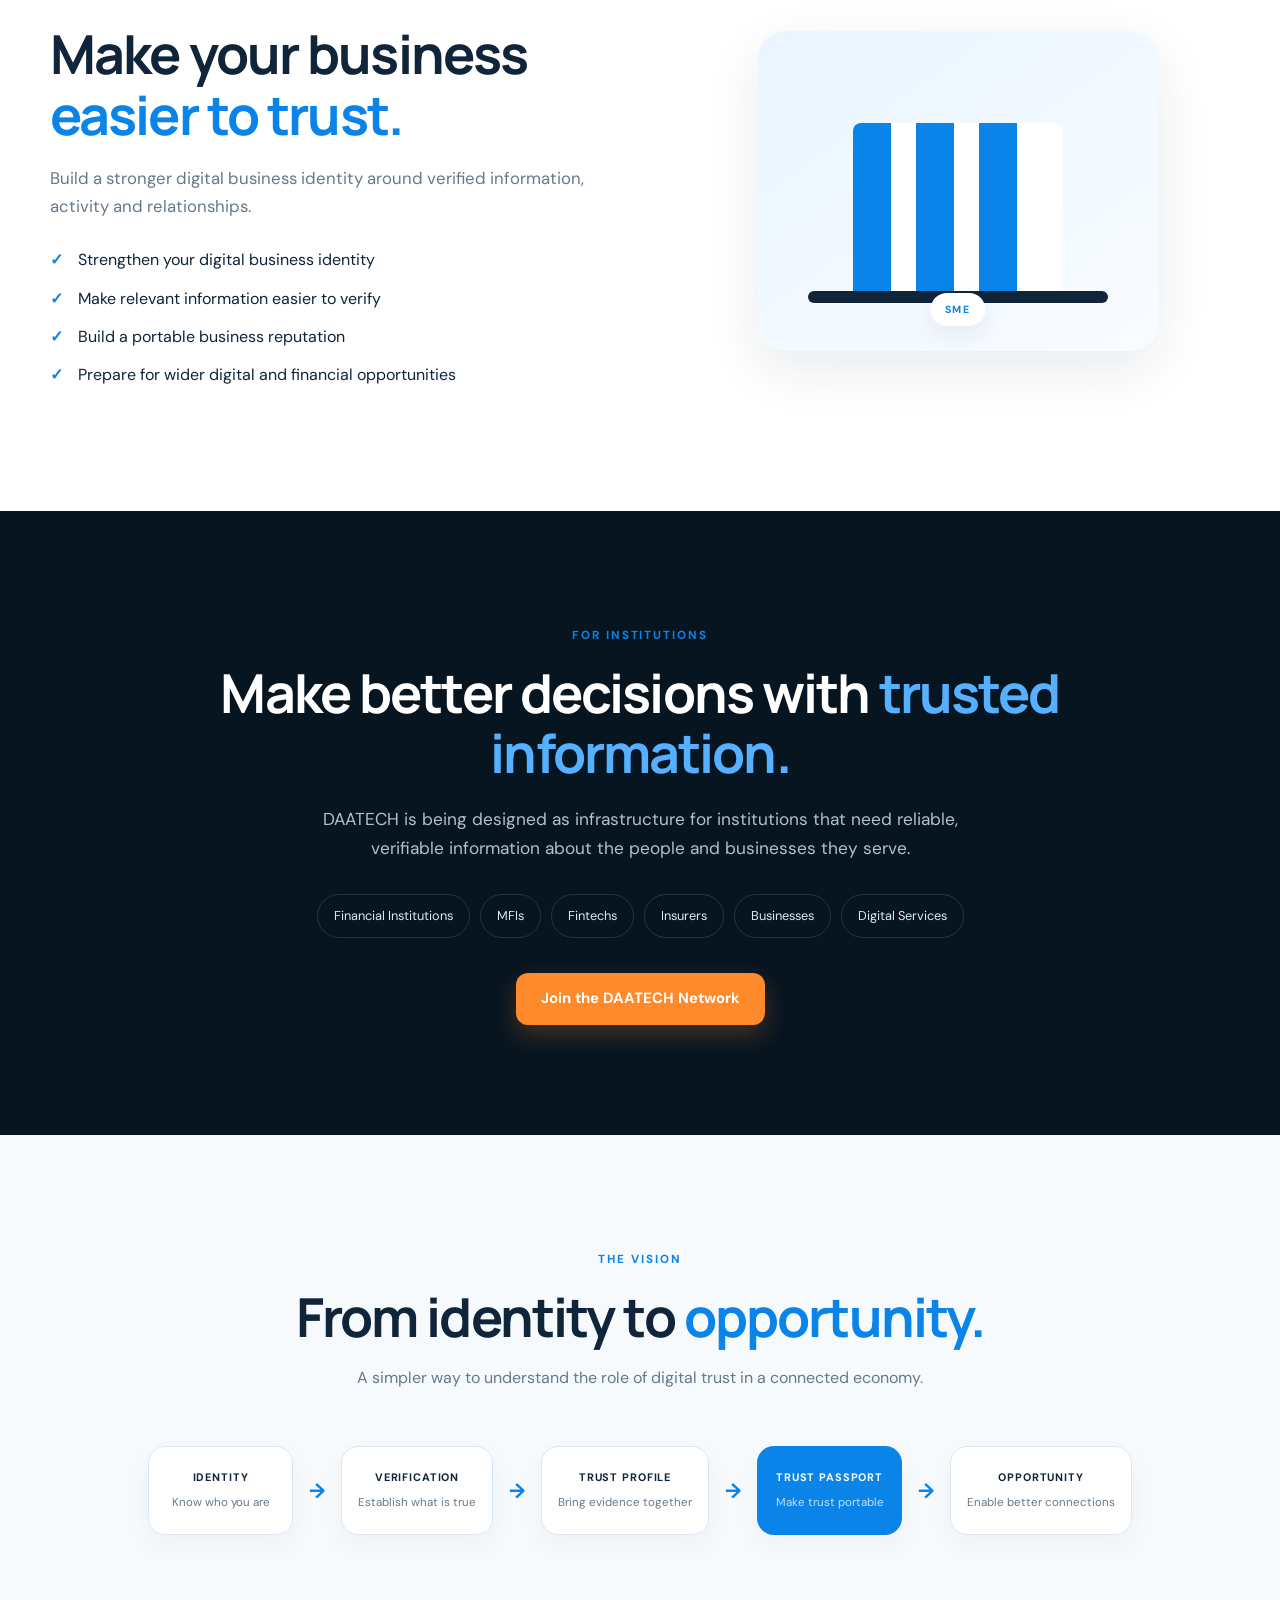
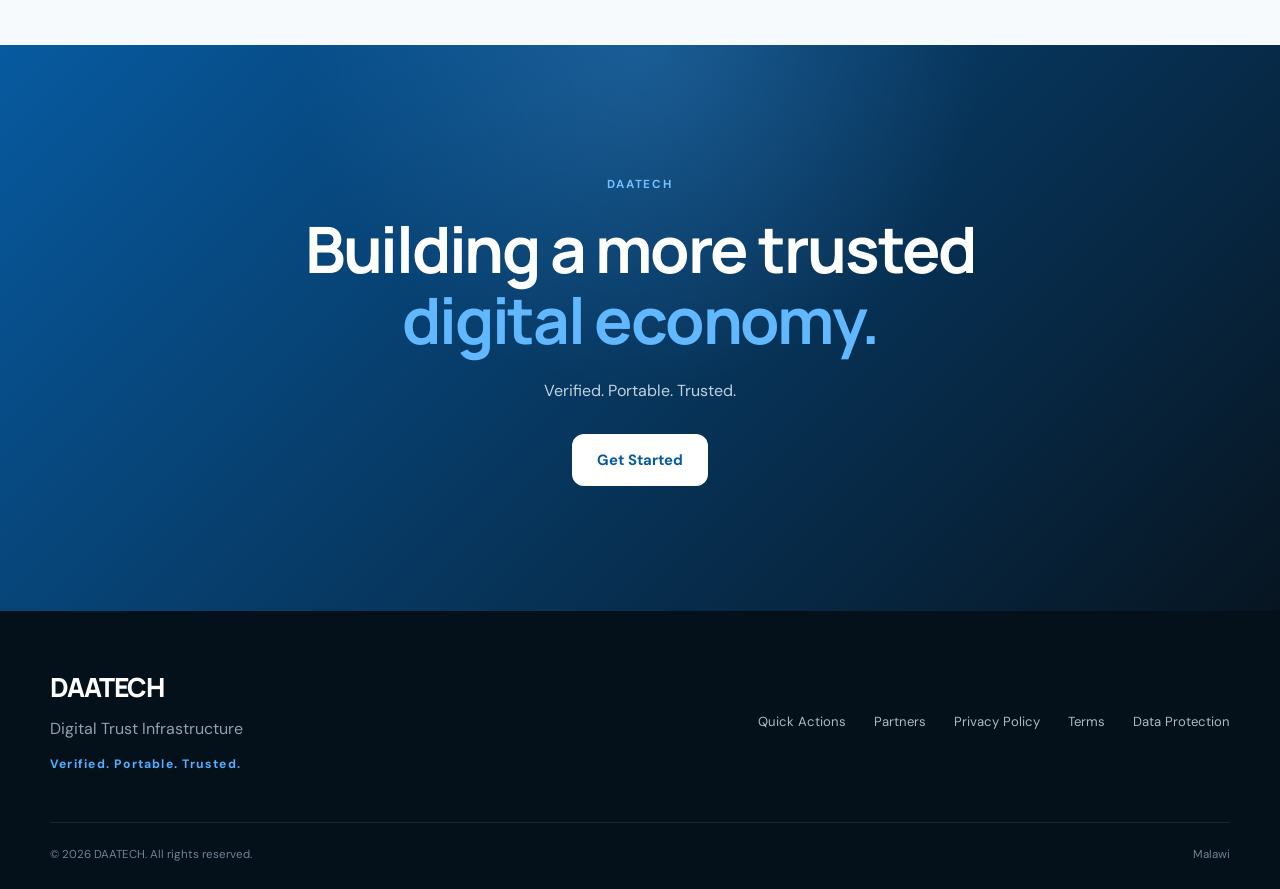
==== commit c66e1e77: "Update index.html" ====
--- a/index.html
+++ b/index.html
@@ -32,7 +32,7 @@
 
           <div class="hero-actions">
             <div class="pseudo-button primary">Get Started</div>
-            <div class="pseudo-button secondary">For Institutions</div>
+            <div class="pseudo-button secondary">Login</div>
           </div>
 
           <div class="hero-note">
@@ -59,7 +59,6 @@
         </div>
       </div>
     </section>
-
     <!-- WHY -->
     <section class="section why">
       <div class="container two-column">
@@ -307,7 +306,9 @@
       </div>
 
       <div class="footer-legal">
-        <span>Privacy Policy</span>
+         <span>Quick Actions</span>
+        <span>Partners</span>
+         <span>Privacy Policy</span>
         <span>Terms</span>
         <span>Data Protection</span>
       </div>
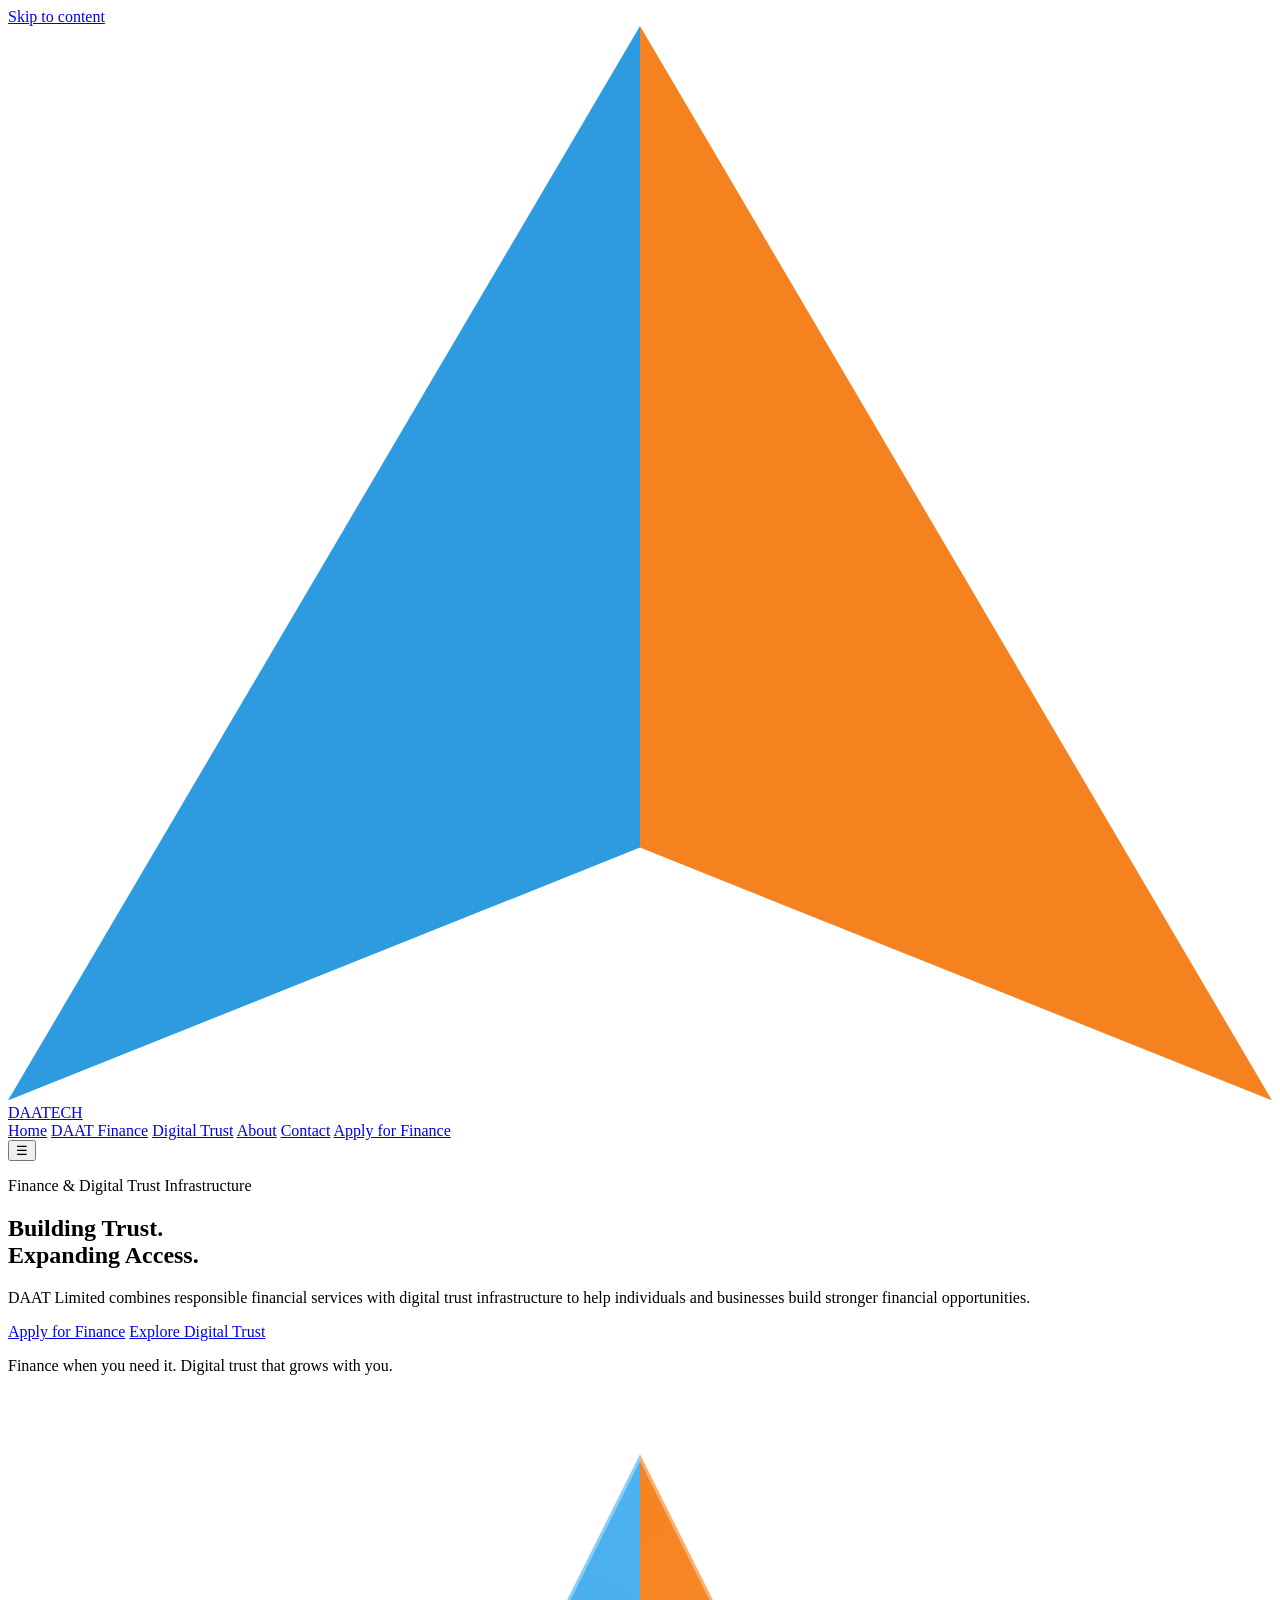
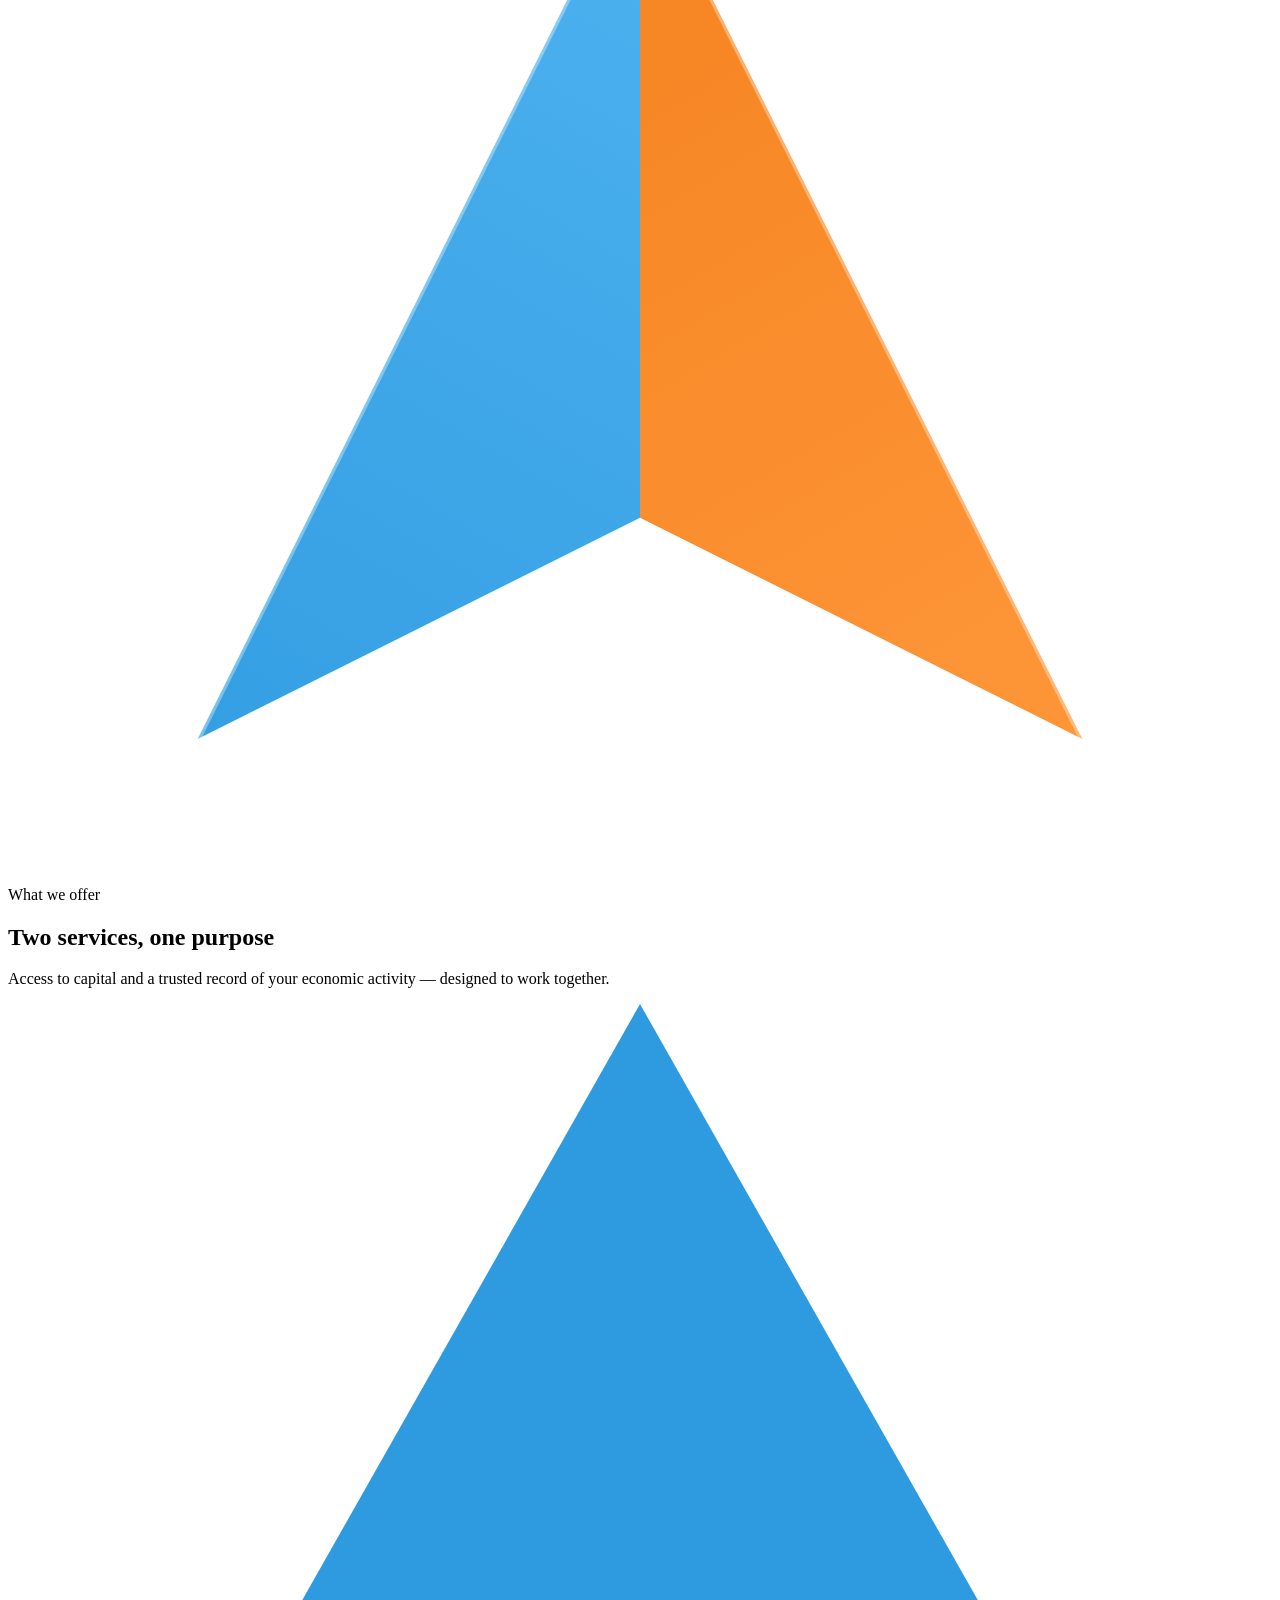
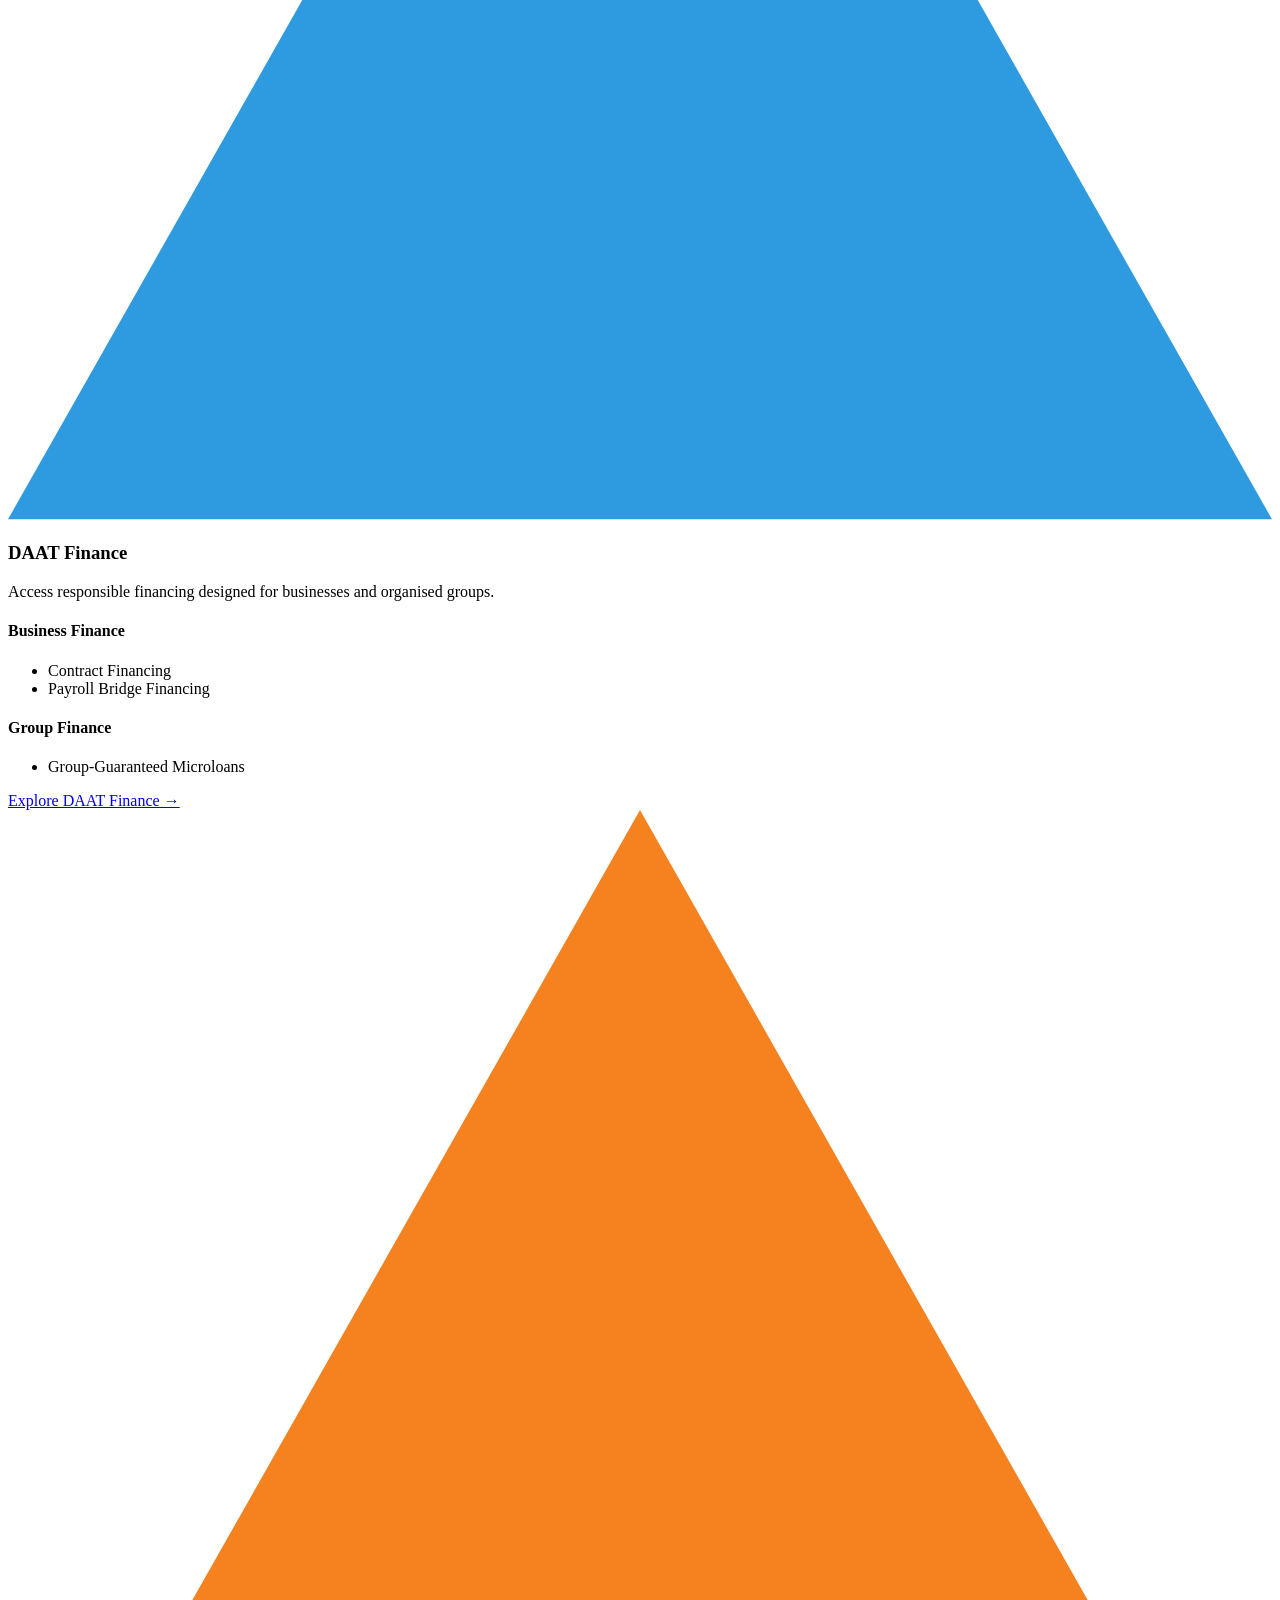
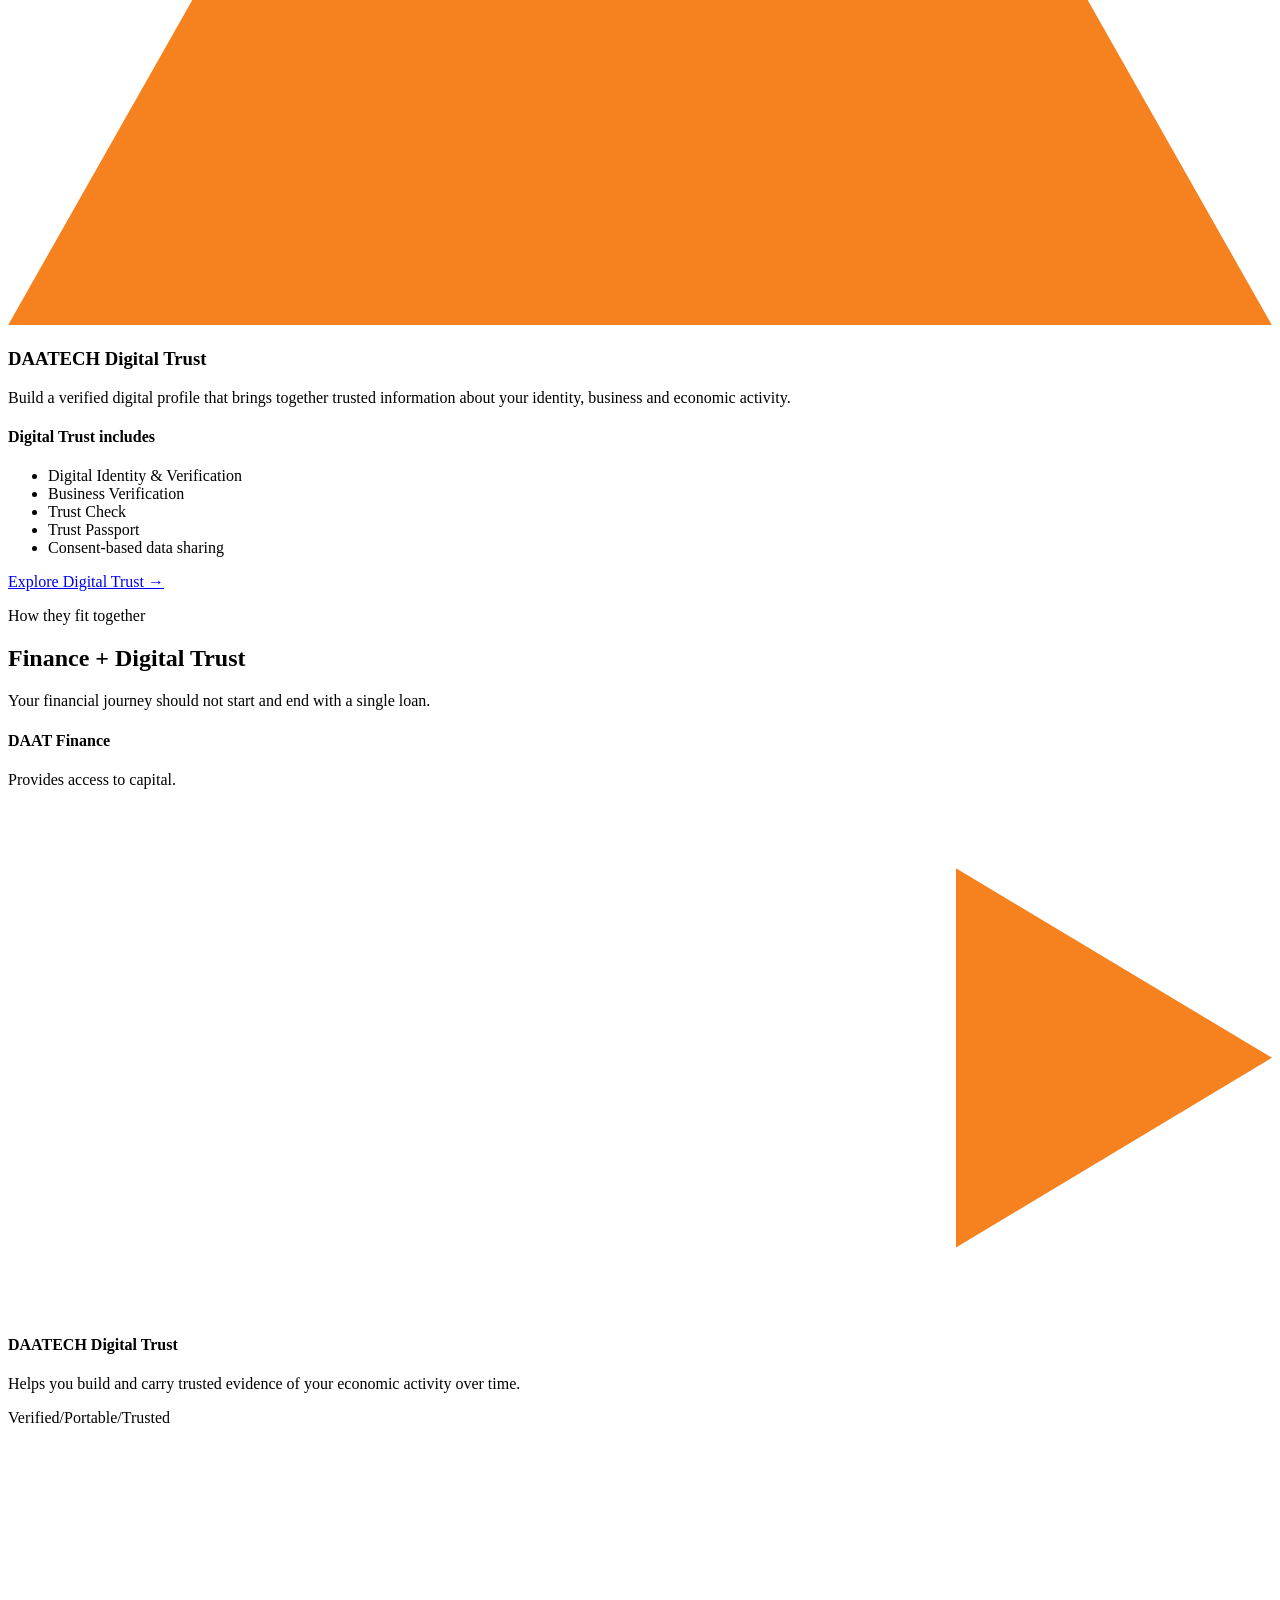
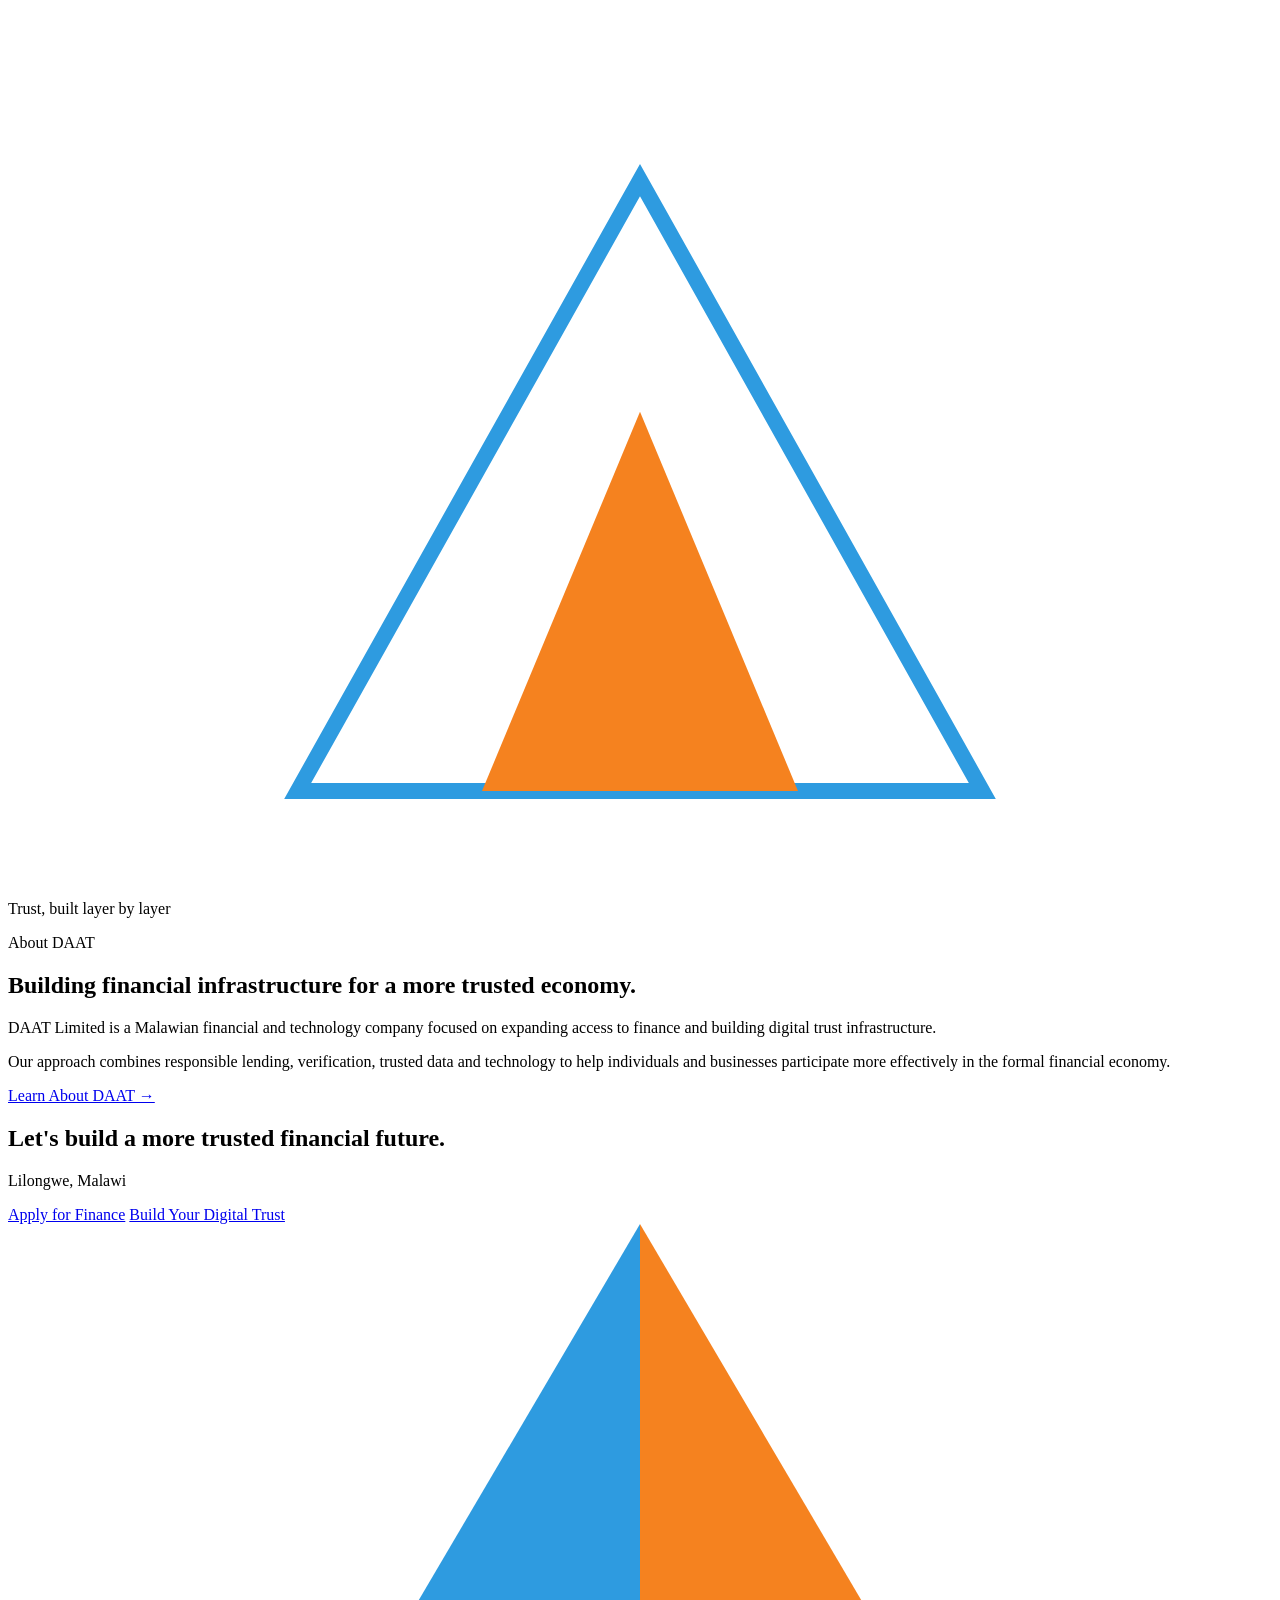
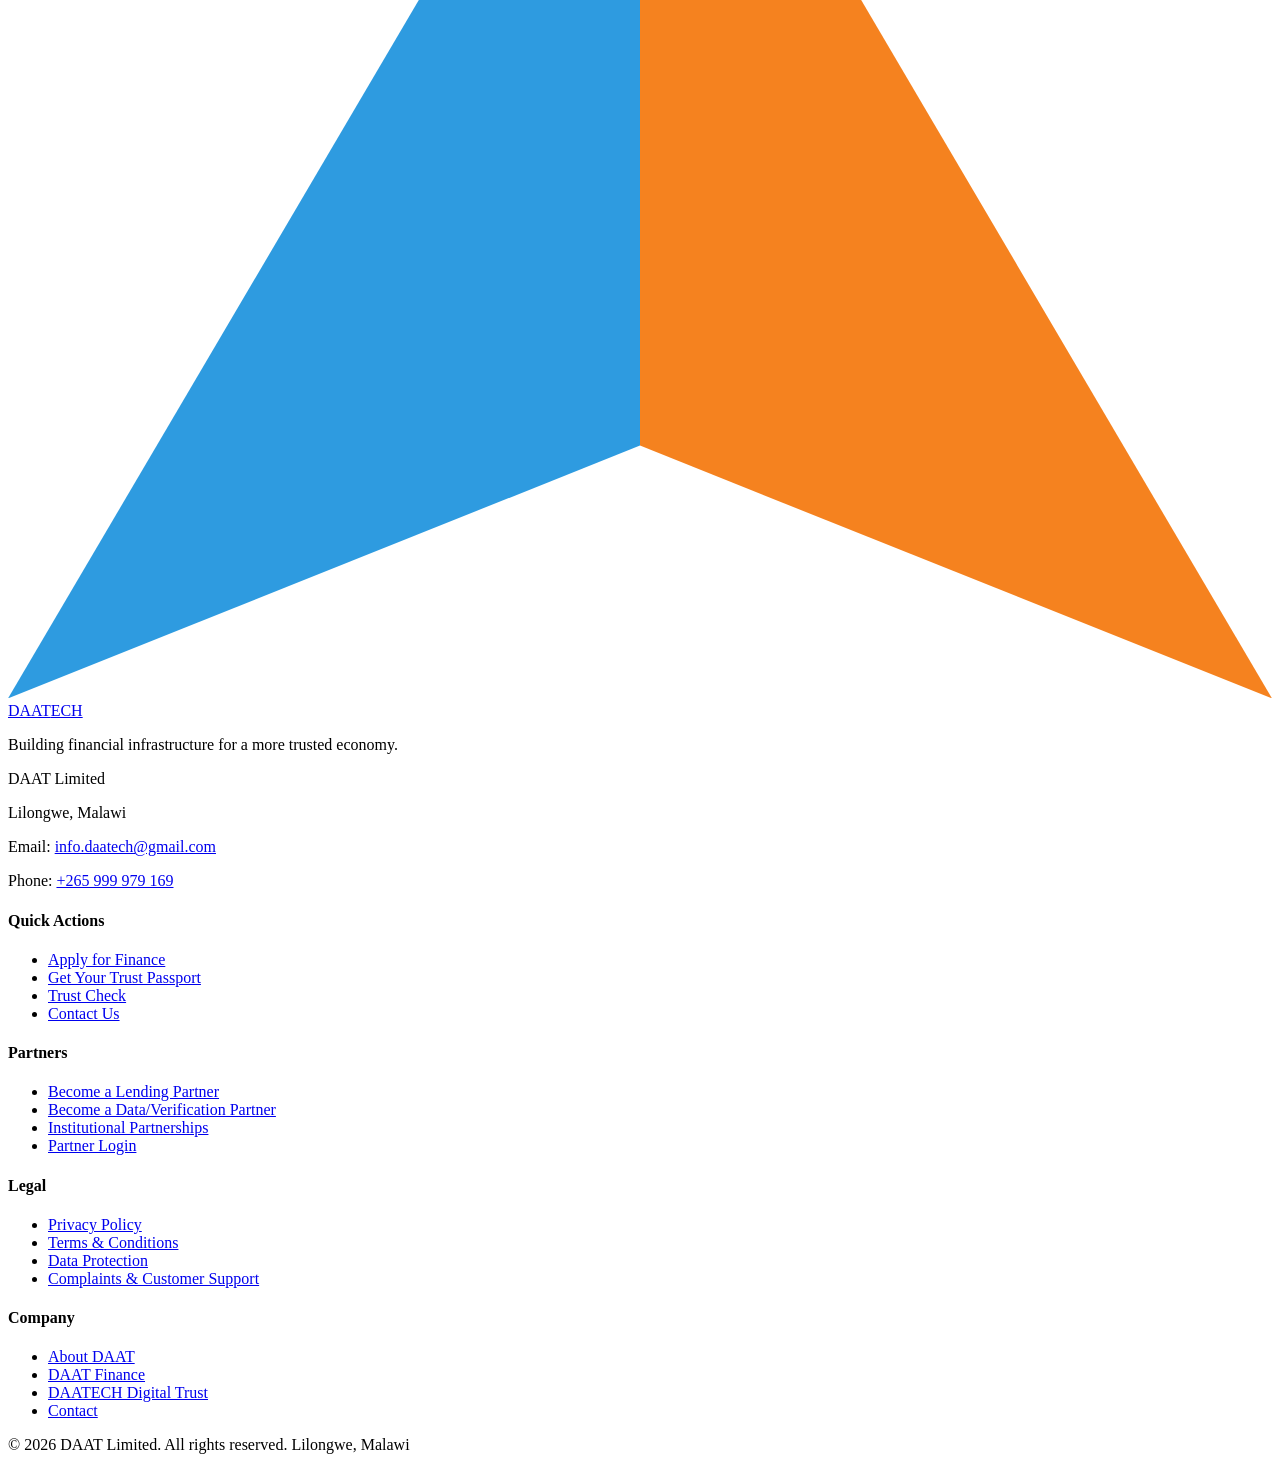
==== commit d9a309d1: "Add files via upload" ====
--- a/index.html
+++ b/index.html
@@ -1,325 +1,257 @@
 <!DOCTYPE html>
 <html lang="en">
 <head>
-  <meta charset="UTF-8">
-  <meta name="viewport" content="width=device-width, initial-scale=1.0">
-  <meta name="description" content="DAATECH — Malawi's Digital Trust Infrastructure. Building a trusted digital economy for individuals, businesses and institutions.">
-  <title>DAATECH | Digital Trust Infrastructure</title>
-  <link rel="stylesheet" href="style.css">
+<meta charset="UTF-8">
+<meta name="viewport" content="width=device-width, initial-scale=1.0">
+<title>DAAT Limited — Building Trust. Expanding Access.</title>
+<meta name="description" content="DAAT Limited combines responsible financial services with digital trust infrastructure to help individuals and businesses build stronger financial opportunities.">
+<link rel="preconnect" href="https://fonts.googleapis.com">
+<link rel="preconnect" href="https://fonts.gstatic.com" crossorigin>
+<link href="https://fonts.googleapis.com/css2?family=Space+Grotesk:wght@500;600;700&family=Inter:wght@400;500;600;700&display=swap" rel="stylesheet">
+<link rel="stylesheet" href="css/style.css">
 </head>
 <body>
 
-  <header class="site-header">
-    <div class="container header-inner">
-      <div class="brand">DAATECH</div>
-      <div class="menu-icon" aria-hidden="true">☰</div>
-    </div>
-  </header>
-
-  <main>
-
-    <!-- HERO -->
-    <section class="hero">
-      <div class="container hero-grid">
-        <div class="hero-copy">
-          <span class="eyebrow">DIGITAL TRUST INFRASTRUCTURE</span>
-          <h1>Malawi's <span>Digital Trust</span> Infrastructure.</h1>
-          <p class="hero-text">
-            Building a trusted digital economy where individuals and businesses
-            can prove who they are, demonstrate their reputation, and access
-            opportunities with greater confidence.
-          </p>
-
-          <div class="hero-actions">
-            <div class="pseudo-button primary">Get Started</div>
-            <div class="pseudo-button secondary">Login</div>
+<a class="visually-hidden" href="#main">Skip to content</a>
+
+<header class="site-header">
+  <div class="container">
+    <a href="index.html" class="brand">
+      <svg class="brand-mark" viewBox="0 0 40 34" xmlns="http://www.w3.org/2000/svg" aria-hidden="true"><polygon points="20,0 0,34 20,26" fill="#2E9BE0"/><polygon points="20,0 40,34 20,26" fill="#F5821F"/></svg><span class="brand-word"><span class="accent-blue">DAAT</span><span class="accent-orange">ECH</span></span>
+    </a>
+    <nav class="main-nav" id="main-nav">
+      <a href="index.html" aria-current="page">Home</a>
+      <a href="daat-finance.html">DAAT Finance</a>
+      <a href="digital-trust.html">Digital Trust</a>
+      <a href="about.html">About</a>
+      <a href="contact.html">Contact</a>
+      <a class="nav-cta" href="daat-finance.html#apply">Apply for Finance</a>
+    </nav>
+    <button class="nav-toggle" aria-label="Open menu" aria-expanded="false" aria-controls="main-nav">☰</button>
+  </div>
+</header>
+
+<main id="main">
+
+  <!-- 1. Hero -->
+  <section class="hero">
+    <div class="container">
+      <div class="hero-copy">
+        <p class="hero-eyebrow">Finance &amp; Digital Trust Infrastructure</p>
+        <h1>Building Trust.<br>Expanding Access.</h1>
+        <p class="lede">DAAT Limited combines responsible financial services with digital trust infrastructure to help individuals and businesses build stronger financial opportunities.</p>
+        <div class="hero-actions">
+          <a href="daat-finance.html#apply" class="btn btn-primary">Apply for Finance</a>
+          <a href="digital-trust.html" class="btn btn-outline">Explore Digital Trust</a>
+        </div>
+        <p class="hero-foot">Finance when you need it. Digital trust that grows with you.</p>
+      </div>
+      <div class="hero-peak" aria-hidden="true">
+        <svg viewBox="0 0 400 340" fill="none" xmlns="http://www.w3.org/2000/svg">
+          <defs>
+            <linearGradient id="peakGradLeft" x1="0" y1="340" x2="200" y2="0" gradientUnits="userSpaceOnUse">
+              <stop stop-color="#2E9BE0"/>
+              <stop offset="1" stop-color="#4FB3F0"/>
+            </linearGradient>
+            <linearGradient id="peakGradRight" x1="200" y1="0" x2="400" y2="340" gradientUnits="userSpaceOnUse">
+              <stop stop-color="#F5821F"/>
+              <stop offset="1" stop-color="#FF9A3D"/>
+            </linearGradient>
+          </defs>
+          <polygon points="200,20 60,300 200,230" fill="url(#peakGradLeft)"/>
+          <polygon points="200,20 340,300 200,230" fill="url(#peakGradRight)"/>
+          <polyline class="peak-draw" points="60,300 200,20 340,300" stroke="rgba(255,255,255,0.35)" stroke-width="2" fill="none"/>
+        </svg>
+      </div>
+    </div>
+  </section>
+
+  <!-- 2. Two Main Services -->
+  <section>
+    <div class="container">
+      <div class="section-head">
+        <p class="kicker">What we offer</p>
+        <h2>Two services, one purpose</h2>
+        <p>Access to capital and a trusted record of your economic activity — designed to work together.</p>
+      </div>
+
+      <div class="service-split">
+        <div class="service-panel blue-line">
+          <svg class="mark" viewBox="0 0 34 30"><polygon points="17,0 34,30 0,30" fill="#2E9BE0"/></svg>
+          <h3 class="accent-blue">DAAT Finance</h3>
+          <p>Access responsible financing designed for businesses and organised groups.</p>
+
+          <div class="service-group">
+            <h4>Business Finance</h4>
+            <ul>
+              <li>Contract Financing</li>
+              <li>Payroll Bridge Financing</li>
+            </ul>
           </div>
 
-          <div class="hero-note">
-            <span class="dot"></span>
-            Building the infrastructure for a more trusted digital economy.
+          <div class="service-group">
+            <h4>Group Finance</h4>
+            <ul>
+              <li>Group-Guaranteed Microloans</li>
+            </ul>
           </div>
-        </div>
-
-        <div class="trust-visual">
-          <div class="visual-glow"></div>
-          <div class="trust-orbit orbit-one"></div>
-          <div class="trust-orbit orbit-two"></div>
-
-          <div class="trust-core">
-            <div class="core-small">YOUR</div>
-            <div class="core-title">TRUST</div>
-            <div class="core-small">PROFILE</div>
+
+          <a href="daat-finance.html" class="btn-link">Explore DAAT Finance →</a>
+        </div>
+
+        <div class="service-panel orange-line">
+          <svg class="mark" viewBox="0 0 34 30"><polygon points="17,0 34,30 0,30" fill="#F5821F"/></svg>
+          <h3 class="accent-orange">DAATECH Digital Trust</h3>
+          <p>Build a verified digital profile that brings together trusted information about your identity, business and economic activity.</p>
+
+          <div class="service-group">
+            <h4>Digital Trust includes</h4>
+            <ul>
+              <li>Digital Identity &amp; Verification</li>
+              <li>Business Verification</li>
+              <li>Trust Check</li>
+              <li>Trust Passport</li>
+              <li>Consent-based data sharing</li>
+            </ul>
           </div>
 
-          <div class="trust-node node-one">IDENTITY</div>
-          <div class="trust-node node-two">BUSINESS</div>
-          <div class="trust-node node-three">BEHAVIOUR</div>
-          <div class="trust-node node-four">VERIFICATION</div>
-        </div>
-      </div>
-    </section>
-    <!-- WHY -->
-    <section class="section why">
-      <div class="container two-column">
+          <a href="digital-trust.html" class="btn-link">Explore Digital Trust →</a>
+        </div>
+      </div>
+    </div>
+  </section>
+
+  <!-- 3. Finance + Digital Trust connector -->
+  <section class="bg-navy">
+    <div class="container">
+      <div class="section-head">
+        <p class="kicker" style="color:var(--orange-500)">How they fit together</p>
+        <h2>Finance + Digital Trust</h2>
+        <p>Your financial journey should not start and end with a single loan.</p>
+      </div>
+
+      <div class="connector">
+        <div class="connector-card">
+          <h4>DAAT Finance</h4>
+          <p>Provides access to capital.</p>
+        </div>
+        <div class="connector-link">
+          <svg viewBox="0 0 40 16" xmlns="http://www.w3.org/2000/svg" aria-hidden="true">
+            <line x1="0" y1="8" x2="30" y2="8" stroke="rgba(255,255,255,0.35)" stroke-width="2"/>
+            <polygon points="30,2 40,8 30,14" fill="#F5821F"/>
+          </svg>
+        </div>
+        <div class="connector-card">
+          <h4>DAATECH Digital Trust</h4>
+          <p>Helps you build and carry trusted evidence of your economic activity over time.</p>
+        </div>
+      </div>
+
+      <p class="trust-strip">Verified<span class="sep">/</span>Portable<span class="sep">/</span>Trusted</p>
+    </div>
+  </section>
+
+  <!-- 4. About -->
+  <section>
+    <div class="container">
+      <div class="about-grid">
+        <div class="about-figure">
+          <svg viewBox="0 0 240 200" xmlns="http://www.w3.org/2000/svg" aria-hidden="true">
+            <polygon points="120,20 20,180 220,180" fill="none" stroke="rgba(255,255,255,0.22)" stroke-width="3"/>
+            <polygon points="120,64 55,180 185,180" fill="none" stroke="#2E9BE0" stroke-width="3"/>
+            <polygon points="120,108 90,180 150,180" fill="#F5821F"/>
+          </svg>
+          <span class="caption">Trust, built layer by layer</span>
+        </div>
         <div>
-          <span class="eyebrow">WHY DAATECH</span>
-          <h2>Trust should be <span>portable.</span></h2>
-        </div>
-
-        <div class="section-copy">
-          <p>
-            Information about people and businesses is often scattered across
-            different institutions, systems and records.
-          </p>
-          <p>
-            DAATECH is building infrastructure that brings verified trust
-            information together into a digital profile that can be understood,
-            verified and used across participating services.
-          </p>
-        </div>
-      </div>
-    </section>
-
-    <!-- CAPABILITIES -->
-    <section class="section capabilities">
-      <div class="container">
-        <div class="section-heading">
-          <span class="eyebrow">WHAT WE ARE BUILDING</span>
-          <h2>Three simple ways to <span>use trust.</span></h2>
-        </div>
-
-        <div class="card-grid three">
-          <article class="feature-card">
-            <div class="card-number">01</div>
-            <div class="icon-circle">✓</div>
-            <h3>Trust Check</h3>
-            <p>
-              Know who you are dealing with through verified identity,
-              business information and trusted attributes.
-            </p>
-          </article>
-
-          <article class="feature-card featured">
-            <div class="card-number">02</div>
-            <div class="icon-circle">◈</div>
-            <h3>Trust Passport</h3>
-            <p>
-              A portable digital representation of verified trust information
-              that can move with an individual or business.
-            </p>
-          </article>
-
-          <article class="feature-card">
-            <div class="card-number">03</div>
-            <div class="icon-circle">↗</div>
-            <h3>Trust Insights</h3>
-            <p>
-              Turn verified information into meaningful insights that help
-              people and institutions make better-informed decisions.
-            </p>
-          </article>
-        </div>
-      </div>
-    </section>
-
-    <!-- HOW IT WORKS -->
-    <section class="section how">
-      <div class="container">
-        <div class="section-heading centered">
-          <span class="eyebrow">HOW IT WORKS</span>
-          <h2>From verification to <span>opportunity.</span></h2>
-        </div>
-
-        <div class="process">
-          <div class="process-line"></div>
-
-          <div class="process-step">
-            <div class="step-number">01</div>
-            <h3>Verify</h3>
-            <p>Establish verified identity and relevant information.</p>
-          </div>
-
-          <div class="process-step">
-            <div class="step-number">02</div>
-            <h3>Build</h3>
-            <p>Create a digital trust profile from verified attributes.</p>
-          </div>
-
-          <div class="process-step">
-            <div class="step-number">03</div>
-            <h3>Share</h3>
-            <p>Enable trusted information to be shared for a clear purpose.</p>
-          </div>
-
-          <div class="process-step">
-            <div class="step-number">04</div>
-            <h3>Access</h3>
-            <p>Use trusted information to unlock better opportunities.</p>
-          </div>
-        </div>
-      </div>
-    </section>
-
-    <!-- INDIVIDUALS -->
-    <section class="section audience individual">
-      <div class="container audience-grid">
-        <div class="audience-visual">
-          <div class="portrait-placeholder">
-            <div class="portrait-ring"></div>
-            <div class="portrait-label">INDIVIDUAL</div>
-          </div>
-        </div>
-
-        <div class="audience-copy">
-          <span class="eyebrow">FOR INDIVIDUALS</span>
-          <h2>Your reputation should <span>work for you.</span></h2>
-          <p>
-            Build a digital trust profile containing verified information
-            about you and your activities.
-          </p>
-
-          <ul class="check-list">
-            <li>Build a verifiable digital reputation</li>
-            <li>Bring trusted information together</li>
-            <li>Control how your information is shared</li>
-            <li>Prepare for access to future digital opportunities</li>
-          </ul>
-        </div>
-      </div>
-    </section>
-
-    <!-- SMEs -->
-    <section class="section audience sme">
-      <div class="container audience-grid reverse">
-        <div class="audience-copy">
-          <span class="eyebrow">FOR SMEs</span>
-          <h2>Make your business <span>easier to trust.</span></h2>
-          <p>
-            Build a stronger digital business identity around verified
-            information, activity and relationships.
-          </p>
-
-          <ul class="check-list">
-            <li>Strengthen your digital business identity</li>
-            <li>Make relevant information easier to verify</li>
-            <li>Build a portable business reputation</li>
-            <li>Prepare for wider digital and financial opportunities</li>
-          </ul>
-        </div>
-
-        <div class="audience-visual">
-          <div class="business-visual">
-            <div class="business-building"></div>
-            <div class="business-base"></div>
-            <div class="business-label">SME</div>
-          </div>
-        </div>
-      </div>
-    </section>
-
-    <!-- INSTITUTIONS -->
-    <section class="section institutions">
-      <div class="container institution-content">
-        <span class="eyebrow">FOR INSTITUTIONS</span>
-        <h2>Make better decisions with <span>trusted information.</span></h2>
-        <p>
-          DAATECH is being designed as infrastructure for institutions that
-          need reliable, verifiable information about the people and
-          businesses they serve.
-        </p>
-
-        <div class="institution-tags">
-          <div>Financial Institutions</div>
-          <div>MFIs</div>
-          <div>Fintechs</div>
-          <div>Insurers</div>
-          <div>Businesses</div>
-          <div>Digital Services</div>
-        </div>
-
-        <div class="pseudo-button primary large">Join the DAATECH Network</div>
-      </div>
-    </section>
-
-    <!-- TRUST JOURNEY -->
-    <section class="section journey">
-      <div class="container">
-        <div class="section-heading centered">
-          <span class="eyebrow">THE VISION</span>
-          <h2>From identity to <span>opportunity.</span></h2>
-          <p>
-            A simpler way to understand the role of digital trust in a
-            connected economy.
-          </p>
-        </div>
-
-        <div class="journey-flow">
-          <div class="journey-item">
-            <strong>IDENTITY</strong>
-            <small>Know who you are</small>
-          </div>
-          <div class="journey-arrow">→</div>
-          <div class="journey-item">
-            <strong>VERIFICATION</strong>
-            <small>Establish what is true</small>
-          </div>
-          <div class="journey-arrow">→</div>
-          <div class="journey-item">
-            <strong>TRUST PROFILE</strong>
-            <small>Bring evidence together</small>
-          </div>
-          <div class="journey-arrow">→</div>
-          <div class="journey-item accent">
-            <strong>TRUST PASSPORT</strong>
-            <small>Make trust portable</small>
-          </div>
-          <div class="journey-arrow">→</div>
-          <div class="journey-item">
-            <strong>OPPORTUNITY</strong>
-            <small>Enable better connections</small>
-          </div>
-        </div>
-      </div>
-    </section>
-
-    <!-- FINAL CTA -->
-    <section class="final-cta">
-      <div class="container">
-        <span class="eyebrow">DAATECH</span>
-        <h2>Building a more trusted<br><span>digital economy.</span></h2>
-        <p>
-          Verified. Portable. Trusted.
-        </p>
-        <div class="pseudo-button light">Get Started</div>
-      </div>
-    </section>
-
-  </main>
-
-  <footer class="site-footer">
-    <div class="container footer-top">
+          <p class="kicker">About DAAT</p>
+          <h2>Building financial infrastructure for a more trusted economy.</h2>
+          <p>DAAT Limited is a Malawian financial and technology company focused on expanding access to finance and building digital trust infrastructure.</p>
+          <p>Our approach combines responsible lending, verification, trusted data and technology to help individuals and businesses participate more effectively in the formal financial economy.</p>
+          <a href="about.html" class="btn-link">Learn About DAAT →</a>
+        </div>
+      </div>
+    </div>
+  </section>
+
+  <!-- 5. Contact / CTA -->
+  <section class="cta-band">
+    <div class="container">
       <div>
-        <div class="footer-brand">DAATECH</div>
-        <p>Digital Trust Infrastructure</p>
-        <span class="footer-tagline">Verified. Portable. Trusted.</span>
-      </div>
-
-      <div class="footer-legal">
-         <span>Quick Actions</span>
-        <span>Partners</span>
-         <span>Privacy Policy</span>
-        <span>Terms</span>
-        <span>Data Protection</span>
-      </div>
-    </div>
-
-    <div class="container footer-bottom">
-      <span>© 2026 DAATECH. All rights reserved.</span>
-      <span>Malawi</span>
-    </div>
-  </footer>
-
-  <script src="script.js"></script>
+        <h2>Let's build a more trusted financial future.</h2>
+        <p>Lilongwe, Malawi</p>
+      </div>
+      <div class="cta-band-actions">
+        <a href="daat-finance.html#apply" class="btn btn-primary">Apply for Finance</a>
+        <a href="digital-trust.html#trust-passport" class="btn btn-outline">Build Your Digital Trust</a>
+      </div>
+    </div>
+  </section>
+
+</main>
+
+<footer class="site-footer">
+  <div class="container">
+    <div class="footer-intro">
+      <div class="footer-brand">
+        <a href="index.html" class="brand"><svg class="brand-mark" viewBox="0 0 40 34" xmlns="http://www.w3.org/2000/svg" aria-hidden="true"><polygon points="20,0 0,34 20,26" fill="#2E9BE0"/><polygon points="20,0 40,34 20,26" fill="#F5821F"/></svg><span class="brand-word"><span class="accent-blue">DAAT</span><span class="accent-orange">ECH</span></span></a>
+        <p>Building financial infrastructure for a more trusted economy.</p>
+      </div>
+      <div class="footer-contact">
+        <p>DAAT Limited</p>
+        <p>Lilongwe, Malawi</p>
+        <p>Email: <a href="mailto:info.daatech@gmail.com">info.daatech@gmail.com</a></p>
+        <p>Phone: <a href="tel:+265999979169">+265 999 979 169</a></p>
+      </div>
+    </div>
+
+    <div class="footer-columns">
+      <div class="footer-col">
+        <h4>Quick Actions</h4>
+        <ul>
+          <li><a href="daat-finance.html#apply">Apply for Finance</a></li>
+          <li><a href="digital-trust.html#trust-passport">Get Your Trust Passport</a></li>
+          <li><a href="digital-trust.html#trust-check">Trust Check</a></li>
+          <li><a href="contact.html">Contact Us</a></li>
+        </ul>
+      </div>
+      <div class="footer-col">
+        <h4>Partners</h4>
+        <ul>
+          <li><a href="contact.html">Become a Lending Partner</a></li>
+          <li><a href="contact.html">Become a Data/Verification Partner</a></li>
+          <li><a href="contact.html">Institutional Partnerships</a></li>
+          <li><a href="contact.html">Partner Login</a></li>
+        </ul>
+      </div>
+      <div class="footer-col">
+        <h4>Legal</h4>
+        <ul>
+          <li><a href="privacy-policy.html">Privacy Policy</a></li>
+          <li><a href="terms-conditions.html">Terms &amp; Conditions</a></li>
+          <li><a href="data-protection.html">Data Protection</a></li>
+          <li><a href="complaints-support.html">Complaints &amp; Customer Support</a></li>
+        </ul>
+      </div>
+      <div class="footer-col">
+        <h4>Company</h4>
+        <ul>
+          <li><a href="about.html">About DAAT</a></li>
+          <li><a href="daat-finance.html">DAAT Finance</a></li>
+          <li><a href="digital-trust.html">DAATECH Digital Trust</a></li>
+          <li><a href="contact.html">Contact</a></li>
+        </ul>
+      </div>
+    </div>
+
+    <div class="footer-bottom">
+      <span>© <span id="year"></span> DAAT Limited. All rights reserved.</span>
+      <span>Lilongwe, Malawi</span>
+    </div>
+  </div>
+</footer>
+
+<script src="js/main.js"></script>
+<script>document.getElementById('year').textContent = new Date().getFullYear();</script>
 </body>
 </html>
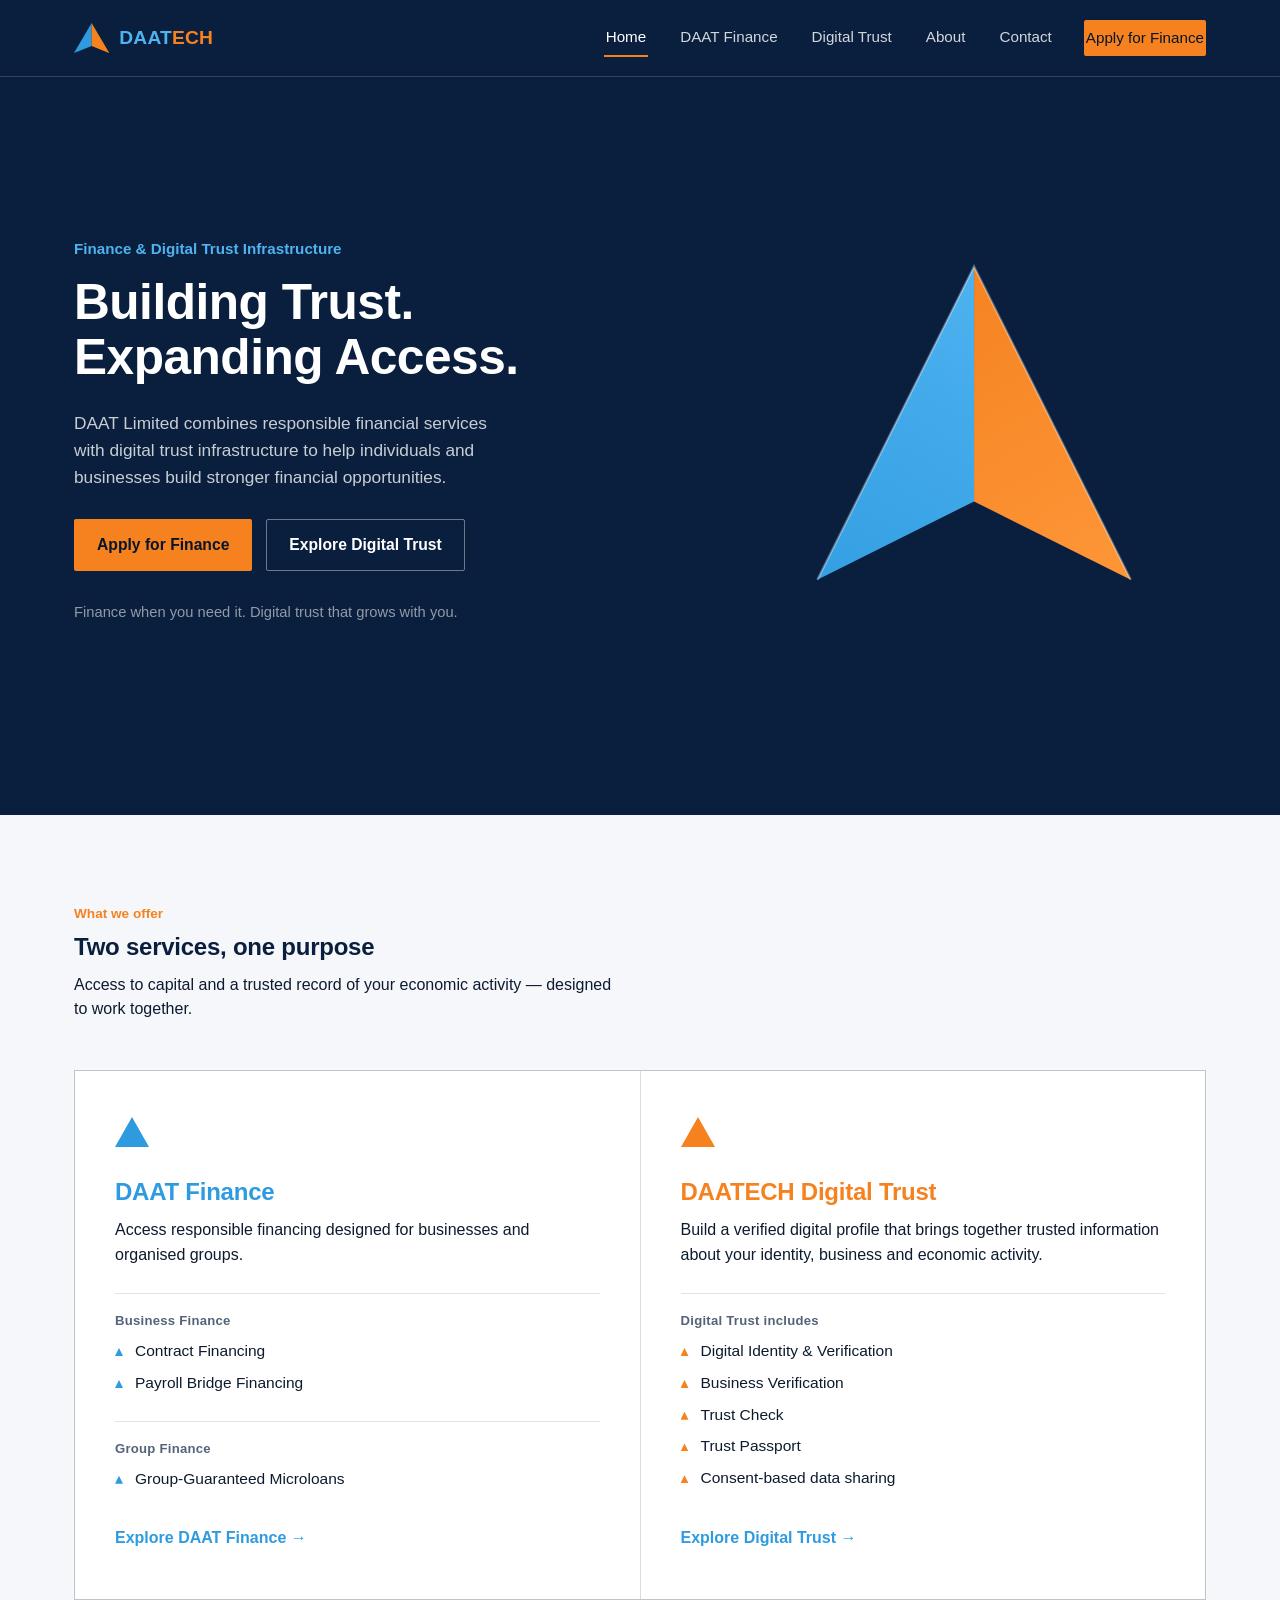
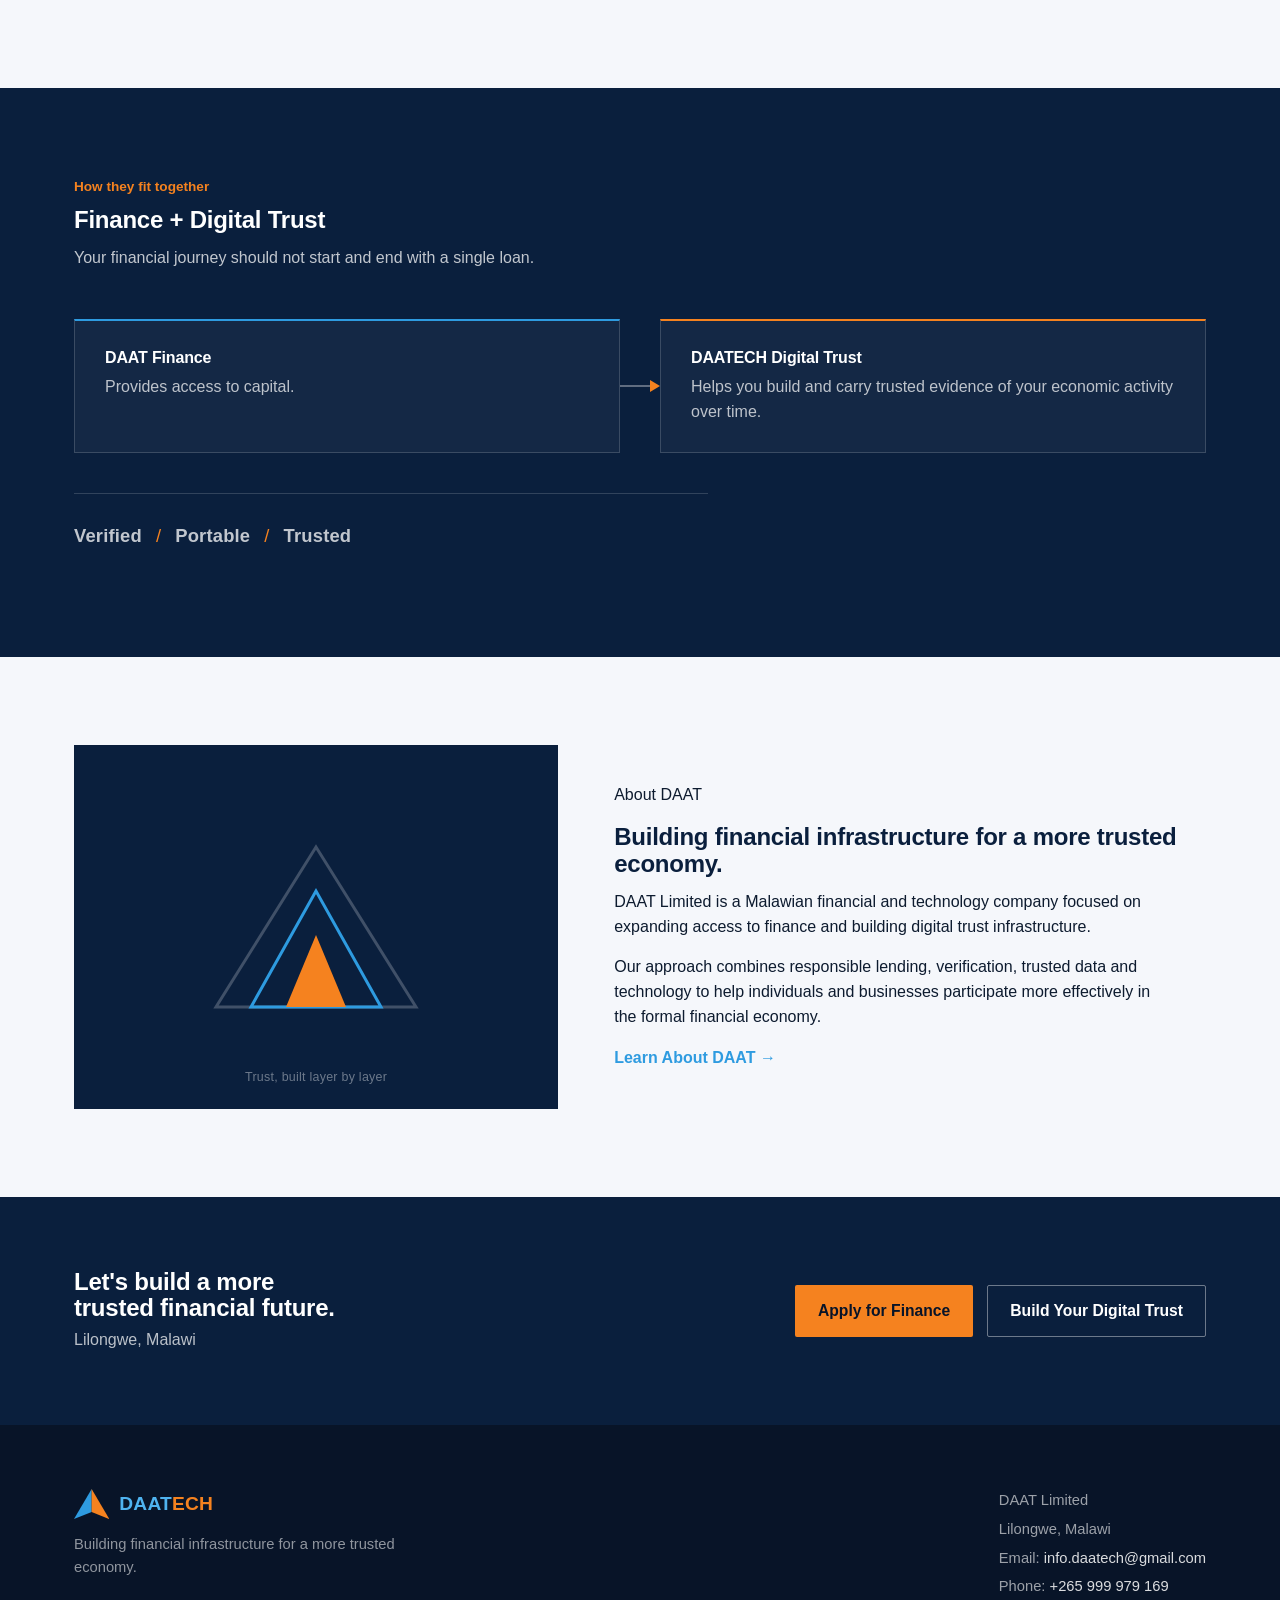
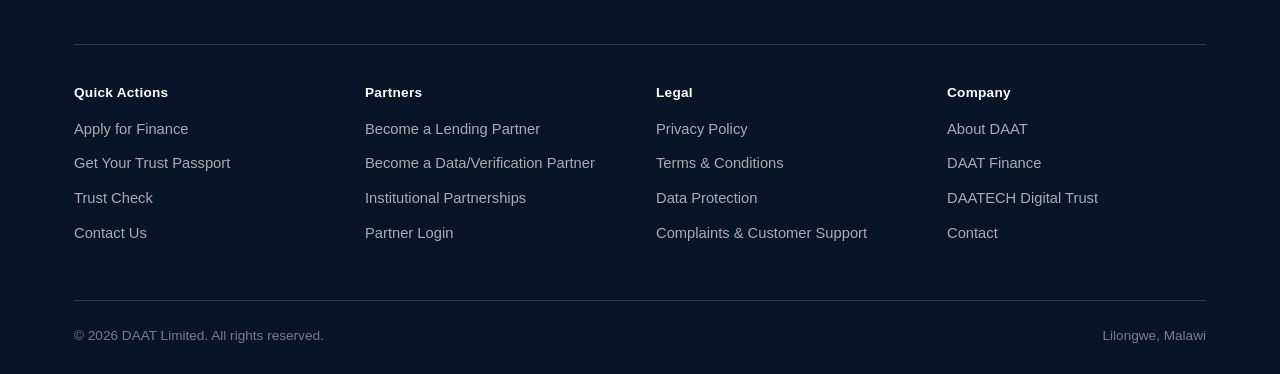
==== commit 4ac03fda: "Update index.html" ====
--- a/index.html
+++ b/index.html
@@ -8,7 +8,7 @@
 <link rel="preconnect" href="https://fonts.googleapis.com">
 <link rel="preconnect" href="https://fonts.gstatic.com" crossorigin>
 <link href="https://fonts.googleapis.com/css2?family=Space+Grotesk:wght@500;600;700&family=Inter:wght@400;500;600;700&display=swap" rel="stylesheet">
-<link rel="stylesheet" href="css/style.css">
+<link rel="stylesheet" href="style.css">
 </head>
 <body>
 
--- a/style.css
+++ b/style.css
@@ -0,0 +1,783 @@
+/* =========================================================
+   DAAT / DAATECH — Design tokens
+   Palette drawn from the DAATECH mark: navy field, a
+   blue-to-orange peak, set against clean paper sections.
+   ========================================================= */
+
+:root {
+  --navy-900: #081428;
+  --navy-800: #0a1f3d;
+  --navy-700: #10294d;
+  --blue-500: #2e9be0;
+  --blue-400: #4fb3f0;
+  --orange-500: #f5821f;
+  --orange-400: #ff9a3d;
+  --paper: #f5f7fb;
+  --paper-dim: #eaeef6;
+  --ink: #0d1b2f;
+  --slate: #55637a;
+  --slate-light: #8592a8;
+  --white: #ffffff;
+  --line: rgba(13, 27, 47, 0.12);
+  --line-on-navy: rgba(255, 255, 255, 0.16);
+
+  --font-display: "Space Grotesk", "Segoe UI", Arial, sans-serif;
+  --font-body: "Inter", "Segoe UI", Arial, sans-serif;
+
+  --max-width: 1180px;
+  --radius: 2px;
+}
+
+/* =========================================================
+   Reset
+   ========================================================= */
+* { box-sizing: border-box; }
+html { scroll-behavior: smooth; }
+
+@media (prefers-reduced-motion: reduce) {
+  html { scroll-behavior: auto; }
+  *, *::before, *::after {
+    animation-duration: 0.001ms !important;
+    animation-iteration-count: 1 !important;
+    transition-duration: 0.001ms !important;
+    scroll-behavior: auto !important;
+  }
+}
+
+body {
+  margin: 0;
+  font-family: var(--font-body);
+  color: var(--ink);
+  background: var(--paper);
+  -webkit-font-smoothing: antialiased;
+  line-height: 1.55;
+}
+
+img { max-width: 100%; display: block; }
+
+h1, h2, h3, h4 {
+  font-family: var(--font-display);
+  color: var(--navy-800);
+  line-height: 1.12;
+  margin: 0 0 0.5em;
+  font-weight: 600;
+  letter-spacing: -0.01em;
+}
+
+p { margin: 0 0 1em; max-width: 62ch; }
+
+a { color: inherit; text-decoration: none; }
+
+ul { padding-left: 1.2em; }
+li { margin-bottom: 0.5em; }
+
+:focus-visible {
+  outline: 2px solid var(--orange-500);
+  outline-offset: 2px;
+}
+
+.container {
+  max-width: var(--max-width);
+  margin: 0 auto;
+  padding: 0 24px;
+}
+
+.visually-hidden {
+  position: absolute;
+  width: 1px; height: 1px;
+  overflow: hidden;
+  clip: rect(0 0 0 0);
+  white-space: nowrap;
+}
+
+/* =========================================================
+   Header / Nav
+   ========================================================= */
+.site-header {
+  background: var(--navy-800);
+  border-bottom: 1px solid var(--line-on-navy);
+  position: sticky;
+  top: 0;
+  z-index: 40;
+}
+
+.site-header .container {
+  display: flex;
+  align-items: center;
+  justify-content: space-between;
+  height: 76px;
+}
+
+.brand {
+  display: flex;
+  align-items: center;
+  gap: 10px;
+  font-family: var(--font-display);
+  font-weight: 700;
+  font-size: 1.15rem;
+  color: var(--white);
+}
+
+.brand-mark { height: 30px; width: auto; flex-shrink: 0; }
+.brand-word {
+  font-family: var(--font-display);
+  font-weight: 700;
+  font-size: 1.2rem;
+  letter-spacing: 0.01em;
+}
+.brand-word .accent-blue { color: var(--blue-400); }
+.brand-word .accent-orange { color: var(--orange-500); }
+
+.main-nav {
+  display: flex;
+  align-items: center;
+  gap: 30px;
+}
+
+.main-nav a {
+  color: rgba(255,255,255,0.82);
+  font-size: 0.95rem;
+  font-weight: 500;
+  padding: 6px 2px;
+  border-bottom: 2px solid transparent;
+  transition: color 0.15s ease, border-color 0.15s ease;
+}
+
+.main-nav a:hover,
+.main-nav a[aria-current="page"] {
+  color: var(--white);
+  border-bottom-color: var(--orange-500);
+}
+
+.nav-cta {
+  display: inline-flex;
+  align-items: center;
+  gap: 8px;
+  background: var(--orange-500);
+  color: var(--navy-900) !important;
+  font-weight: 600;
+  padding: 10px 18px;
+  border-radius: var(--radius);
+  border-bottom: none !important;
+  transition: background 0.15s ease;
+}
+.nav-cta:hover { background: var(--orange-400); }
+
+.nav-toggle {
+  display: none;
+  background: none;
+  border: 1px solid var(--line-on-navy);
+  color: var(--white);
+  width: 42px;
+  height: 42px;
+  border-radius: var(--radius);
+  font-size: 1.1rem;
+  cursor: pointer;
+}
+
+@media (max-width: 860px) {
+  .nav-toggle { display: block; }
+  .main-nav {
+    position: absolute;
+    top: 76px;
+    left: 0;
+    right: 0;
+    background: var(--navy-800);
+    flex-direction: column;
+    align-items: flex-start;
+    gap: 0;
+    padding: 8px 24px 20px;
+    border-bottom: 1px solid var(--line-on-navy);
+    display: none;
+  }
+  .main-nav.is-open { display: flex; }
+  .main-nav a { width: 100%; padding: 12px 0; border-bottom: 1px solid var(--line-on-navy); }
+  .nav-cta { margin-top: 10px; justify-content: center; }
+}
+
+/* =========================================================
+   Hero — echoes the mark's peak with a clipped triangle panel
+   ========================================================= */
+.hero {
+  background: var(--navy-800);
+  color: var(--white);
+  position: relative;
+  overflow: hidden;
+}
+
+.hero .container {
+  display: grid;
+  grid-template-columns: 1.15fr 0.85fr;
+  gap: 40px;
+  align-items: center;
+  padding-top: 72px;
+  padding-bottom: 88px;
+}
+
+.hero-eyebrow {
+  color: var(--blue-400);
+  font-weight: 600;
+  font-size: 0.95rem;
+  margin-bottom: 14px;
+}
+
+.hero h1 {
+  color: var(--white);
+  font-size: clamp(2.1rem, 4vw, 3.1rem);
+  max-width: 18ch;
+}
+.hero h1 br { display: block; content: ""; }
+
+.hero p.lede {
+  color: rgba(255,255,255,0.78);
+  font-size: 1.08rem;
+  max-width: 46ch;
+}
+
+.hero-actions {
+  display: flex;
+  gap: 14px;
+  flex-wrap: wrap;
+  margin-top: 28px;
+}
+
+.hero-foot {
+  margin-top: 30px;
+  color: rgba(255,255,255,0.55);
+  font-size: 0.92rem;
+}
+
+.hero-peak {
+  width: 100%;
+  aspect-ratio: 1 / 0.82;
+  position: relative;
+}
+
+.hero-peak svg { width: 100%; height: 100%; }
+
+.peak-draw {
+  stroke-dasharray: 900;
+  stroke-dashoffset: 900;
+  animation: draw-peak 1.4s ease forwards 0.2s;
+}
+@keyframes draw-peak { to { stroke-dashoffset: 0; } }
+@media (prefers-reduced-motion: reduce) {
+  .peak-draw { animation: none; stroke-dashoffset: 0; }
+}
+
+@media (max-width: 860px) {
+  .hero .container { grid-template-columns: 1fr; padding-top: 48px; padding-bottom: 48px; }
+  .hero-peak { max-width: 280px; margin: 0 auto; }
+}
+
+/* =========================================================
+   Buttons
+   ========================================================= */
+.btn {
+  display: inline-flex;
+  align-items: center;
+  gap: 8px;
+  font-weight: 600;
+  font-size: 0.98rem;
+  padding: 13px 22px;
+  border-radius: var(--radius);
+  border: 1px solid transparent;
+  cursor: pointer;
+  transition: background 0.15s ease, border-color 0.15s ease, color 0.15s ease;
+}
+
+.btn-primary {
+  background: var(--orange-500);
+  color: var(--navy-900);
+}
+.btn-primary:hover { background: var(--orange-400); }
+
+.btn-outline {
+  background: transparent;
+  color: var(--white);
+  border-color: rgba(255,255,255,0.4);
+}
+.btn-outline:hover { border-color: var(--white); background: rgba(255,255,255,0.08); }
+
+.btn-outline-dark {
+  background: transparent;
+  color: var(--navy-800);
+  border-color: var(--line);
+}
+.btn-outline-dark:hover { border-color: var(--navy-800); }
+
+.btn-link {
+  color: var(--blue-500);
+  font-weight: 600;
+  border-bottom: 2px solid transparent;
+  padding: 2px 0;
+}
+.btn-link:hover { border-bottom-color: var(--blue-500); }
+
+/* =========================================================
+   Sections
+   ========================================================= */
+section { padding: 88px 0; }
+section.tight { padding: 64px 0; }
+
+.section-head { max-width: 62ch; margin-bottom: 48px; }
+.section-head .kicker {
+  color: var(--orange-500);
+  font-weight: 700;
+  font-size: 0.85rem;
+  margin-bottom: 10px;
+}
+
+.bg-navy { background: var(--navy-800); color: var(--white); }
+.bg-navy h2, .bg-navy h3 { color: var(--white); }
+.bg-navy p { color: rgba(255,255,255,0.75); }
+.bg-paper-dim { background: var(--paper-dim); }
+
+/* =========================================================
+   Two-service split
+   ========================================================= */
+.service-split {
+  display: grid;
+  grid-template-columns: 1fr 1fr;
+  gap: 1px;
+  background: var(--line);
+  border: 1px solid var(--line);
+}
+
+.service-panel {
+  background: var(--white);
+  padding: 44px 40px;
+  position: relative;
+}
+
+.service-panel .mark {
+  width: 34px;
+  height: 34px;
+  margin-bottom: 22px;
+}
+
+.service-panel h3 { font-size: 1.5rem; }
+
+.service-panel .accent-blue { color: var(--blue-500); }
+.service-panel .accent-orange { color: var(--orange-500); }
+
+.service-group {
+  margin-top: 26px;
+  padding-top: 20px;
+  border-top: 1px solid var(--line);
+}
+.service-group h4 {
+  font-family: var(--font-body);
+  font-size: 0.82rem;
+  font-weight: 700;
+  letter-spacing: 0.02em;
+  color: var(--slate);
+  margin-bottom: 10px;
+}
+.service-group ul { list-style: none; padding-left: 0; margin: 0; }
+.service-group li {
+  padding-left: 20px;
+  position: relative;
+  color: var(--ink);
+  font-size: 0.97rem;
+}
+.service-group li::before {
+  content: "";
+  position: absolute;
+  left: 0; top: 9px;
+  width: 8px; height: 8px;
+  clip-path: polygon(50% 0, 100% 100%, 0 100%);
+}
+.service-panel.blue-line li::before { background: var(--blue-500); }
+.service-panel.orange-line li::before { background: var(--orange-500); }
+
+.service-panel .btn-link { display: inline-block; margin-top: 26px; }
+
+@media (max-width: 780px) {
+  .service-split { grid-template-columns: 1fr; }
+}
+
+/* =========================================================
+   Connector section (Finance + Digital Trust)
+   ========================================================= */
+.connector {
+  display: grid;
+  grid-template-columns: 1fr 40px 1fr;
+  gap: 0;
+  align-items: stretch;
+}
+
+.connector-card {
+  border: 1px solid var(--line-on-navy);
+  border-top: 2px solid var(--blue-500);
+  padding: 28px 30px;
+  background: rgba(255,255,255,0.04);
+}
+.connector-card:last-child { border-top-color: var(--orange-500); }
+.connector-card h4 {
+  font-family: var(--font-body);
+  color: var(--white);
+  font-size: 1rem;
+  margin-bottom: 8px;
+}
+.connector-card p { color: rgba(255,255,255,0.72); margin-bottom: 0; }
+
+.connector-link {
+  display: flex;
+  align-items: center;
+  justify-content: center;
+}
+.connector-link svg { width: 40px; height: 16px; }
+
+.benefit-grid {
+  display: grid;
+  grid-template-columns: 1fr 1fr;
+  gap: 24px;
+}
+@media (max-width: 780px) {
+  .benefit-grid { grid-template-columns: 1fr; }
+}
+
+@media (max-width: 780px) {
+  .connector { grid-template-columns: 1fr; }
+  .connector-link { transform: rotate(90deg); padding: 6px 0; }
+}
+
+.trust-strip {
+  margin-top: 40px;
+  padding-top: 28px;
+  border-top: 1px solid var(--line-on-navy);
+  font-family: var(--font-display);
+  font-weight: 600;
+  color: var(--white);
+  font-size: 1.15rem;
+  letter-spacing: 0.01em;
+}
+.trust-strip .sep { color: var(--orange-500); margin: 0 14px; font-weight: 400; }
+
+/* =========================================================
+   About
+   ========================================================= */
+.about-grid {
+  display: grid;
+  grid-template-columns: 0.9fr 1.1fr;
+  gap: 56px;
+  align-items: center;
+}
+.about-figure {
+  border: 1px solid var(--line);
+  background: var(--navy-800);
+  aspect-ratio: 4/3;
+  display: flex;
+  align-items: center;
+  justify-content: center;
+  padding: 40px;
+}
+.about-figure img { width: 100%; }
+.about-figure svg { width: 70%; max-width: 240px; }
+.about-figure .caption {
+  position: absolute;
+  bottom: 20px;
+  left: 0; right: 0;
+  text-align: center;
+  color: rgba(255,255,255,0.4);
+  font-size: 0.78rem;
+  letter-spacing: 0.02em;
+}
+.about-figure { position: relative; flex-direction: column; }
+
+@media (max-width: 860px) {
+  .about-grid { grid-template-columns: 1fr; }
+}
+
+/* =========================================================
+   CTA band
+   ========================================================= */
+.cta-band {
+  background: var(--navy-800);
+  color: var(--white);
+  padding: 72px 0;
+}
+.cta-band .container {
+  display: flex;
+  justify-content: space-between;
+  align-items: center;
+  gap: 30px;
+  flex-wrap: wrap;
+}
+.cta-band h2 { color: var(--white); margin-bottom: 6px; max-width: 20ch; }
+.cta-band p { color: rgba(255,255,255,0.72); margin-bottom: 0; }
+.cta-band-actions { display: flex; gap: 14px; flex-wrap: wrap; }
+
+/* =========================================================
+   Generic content pages (Finance / Trust / About / legal)
+   ========================================================= */
+.page-hero {
+  background: var(--navy-800);
+  color: var(--white);
+  padding: 56px 0 64px;
+}
+.page-hero .kicker {
+  color: var(--blue-400);
+  font-weight: 700;
+  font-size: 0.85rem;
+  margin-bottom: 12px;
+}
+.page-hero h1 { color: var(--white); max-width: 22ch; }
+.page-hero p { color: rgba(255,255,255,0.75); max-width: 56ch; margin-top: 14px; }
+
+.breadcrumb {
+  font-size: 0.85rem;
+  color: rgba(255,255,255,0.55);
+  margin-bottom: 18px;
+}
+.breadcrumb a { color: rgba(255,255,255,0.8); }
+.breadcrumb a:hover { color: var(--white); }
+
+.card-grid {
+  display: grid;
+  grid-template-columns: repeat(3, 1fr);
+  gap: 16px;
+}
+.card-grid.cols-2 { grid-template-columns: repeat(2, 1fr); }
+.feature-card.span-full { grid-column: 1 / -1; }
+
+.feature-card {
+  background: var(--white);
+  border: 1px solid var(--line);
+  padding: 32px 28px;
+}
+.feature-card .tri {
+  width: 28px; height: 24px;
+  margin-bottom: 18px;
+  display: block;
+}
+.feature-card h3 { font-size: 1.12rem; margin-bottom: 8px; }
+.feature-card p { font-size: 0.95rem; color: var(--slate); margin-bottom: 0; }
+
+@media (max-width: 900px) {
+  .card-grid, .card-grid.cols-2 { grid-template-columns: 1fr; }
+}
+
+.process-list {
+  counter-reset: step;
+  list-style: none;
+  padding: 0;
+  margin: 0;
+  max-width: 70ch;
+}
+.process-list li {
+  counter-increment: step;
+  position: relative;
+  padding: 22px 0 22px 56px;
+  border-top: 1px solid var(--line);
+}
+.process-list li:last-child { border-bottom: 1px solid var(--line); }
+.process-list li::before {
+  content: counter(step, decimal-leading-zero);
+  position: absolute;
+  left: 0; top: 20px;
+  font-family: var(--font-display);
+  font-weight: 600;
+  color: var(--blue-500);
+  font-size: 1rem;
+}
+.process-list h4 { margin-bottom: 4px; font-family: var(--font-body); font-size: 1.02rem; color: var(--ink); }
+.process-list p { margin-bottom: 0; color: var(--slate); font-size: 0.95rem; }
+
+.note-box {
+  border-left: 3px solid var(--orange-500);
+  background: var(--paper-dim);
+  padding: 20px 24px;
+  margin: 32px 0;
+  font-size: 0.95rem;
+  color: var(--ink);
+}
+.note-box p { margin: 0; max-width: none; }
+
+/* =========================================================
+   Legal / long-form content pages
+   ========================================================= */
+.legal-layout {
+  display: grid;
+  grid-template-columns: 260px 1fr;
+  gap: 56px;
+  align-items: start;
+}
+.legal-toc {
+  position: sticky;
+  top: 96px;
+  border-left: 2px solid var(--line);
+  padding-left: 18px;
+}
+.legal-toc p {
+  font-weight: 700;
+  font-size: 0.8rem;
+  letter-spacing: 0.02em;
+  color: var(--slate);
+  margin-bottom: 12px;
+}
+.legal-toc ol {
+  list-style: none;
+  padding: 0;
+  margin: 0;
+  counter-reset: toc;
+}
+.legal-toc li { counter-increment: toc; margin-bottom: 10px; }
+.legal-toc a {
+  font-size: 0.92rem;
+  color: var(--ink);
+}
+.legal-toc a::before {
+  content: counter(toc) ". ";
+  color: var(--blue-500);
+  font-weight: 700;
+}
+.legal-toc a:hover { color: var(--blue-500); }
+
+.legal-body h2 {
+  font-size: 1.25rem;
+  margin-top: 44px;
+  padding-top: 16px;
+  border-top: 1px solid var(--line);
+}
+.legal-body h2:first-child { margin-top: 0; padding-top: 0; border-top: none; }
+.legal-body p, .legal-body li { color: var(--ink); font-size: 0.98rem; max-width: 74ch; }
+.legal-body ul { margin-bottom: 1.2em; }
+.legal-updated {
+  color: var(--slate);
+  font-size: 0.9rem;
+  margin-top: -6px;
+}
+
+@media (max-width: 900px) {
+  .legal-layout { grid-template-columns: 1fr; }
+  .legal-toc { position: static; border-left: none; padding-left: 0; border-top: 1px solid var(--line); padding-top: 18px; }
+}
+
+/* =========================================================
+   Contact page
+   ========================================================= */
+.contact-grid {
+  display: grid;
+  grid-template-columns: 1fr 1fr;
+  gap: 56px;
+}
+.contact-detail {
+  display: flex;
+  gap: 16px;
+  padding: 18px 0;
+  border-top: 1px solid var(--line);
+}
+.contact-detail:last-child { border-bottom: 1px solid var(--line); }
+.contact-detail .label { font-weight: 700; font-size: 0.82rem; color: var(--slate); width: 90px; flex-shrink: 0; }
+.contact-detail .value a { color: var(--blue-500); }
+
+.form-field { margin-bottom: 20px; }
+.form-field label {
+  display: block;
+  font-size: 0.88rem;
+  font-weight: 600;
+  margin-bottom: 6px;
+  color: var(--ink);
+}
+.form-field input,
+.form-field select,
+.form-field textarea {
+  width: 100%;
+  padding: 12px 14px;
+  border: 1px solid var(--line);
+  background: var(--white);
+  border-radius: var(--radius);
+  font-family: var(--font-body);
+  font-size: 0.95rem;
+  color: var(--ink);
+}
+.form-field textarea { resize: vertical; min-height: 120px; }
+.form-field input:focus, .form-field select:focus, .form-field textarea:focus {
+  outline: 2px solid var(--blue-500);
+  outline-offset: 1px;
+  border-color: var(--blue-500);
+}
+.form-note { font-size: 0.85rem; color: var(--slate-light); margin-top: 16px; }
+
+.bg-navy .form-field label { color: rgba(255,255,255,0.85); }
+.bg-navy .form-note { color: rgba(255,255,255,0.5); }
+
+.apply-form { max-width: 720px; }
+.apply-fields {
+  display: grid;
+  grid-template-columns: 1fr 1fr;
+  gap: 0 24px;
+}
+.apply-fields .span-2 { grid-column: 1 / -1; }
+.apply-fields button { grid-column: 1 / -1; justify-self: start; }
+@media (max-width: 620px) {
+  .apply-fields { grid-template-columns: 1fr; }
+}
+
+@media (max-width: 860px) {
+  .contact-grid { grid-template-columns: 1fr; }
+}
+
+/* =========================================================
+   Footer
+   ========================================================= */
+.site-footer {
+  background: var(--navy-900);
+  color: rgba(255,255,255,0.7);
+  padding: 64px 0 28px;
+}
+.footer-intro {
+  display: flex;
+  justify-content: space-between;
+  align-items: flex-start;
+  gap: 32px;
+  flex-wrap: wrap;
+  padding-bottom: 40px;
+  border-bottom: 1px solid var(--line-on-navy);
+}
+.footer-brand .brand { color: var(--white); margin-bottom: 14px; }
+.footer-brand p { color: rgba(255,255,255,0.55); font-size: 0.92rem; max-width: 40ch; }
+.footer-contact { font-size: 0.92rem; color: rgba(255,255,255,0.6); }
+.footer-contact p { margin: 0 0 6px; color: rgba(255,255,255,0.6); }
+.footer-contact a { color: rgba(255,255,255,0.85); }
+.footer-contact a:hover { color: var(--white); }
+
+.footer-columns {
+  display: grid;
+  grid-template-columns: repeat(4, 1fr);
+  gap: 32px;
+  padding: 40px 0 44px;
+  border-bottom: 1px solid var(--line-on-navy);
+}
+.footer-col h4 {
+  font-family: var(--font-body);
+  color: var(--white);
+  font-size: 0.85rem;
+  letter-spacing: 0.02em;
+  margin-bottom: 16px;
+}
+.footer-col ul { list-style: none; padding: 0; margin: 0; }
+.footer-col li { margin-bottom: 10px; }
+.footer-col a { color: rgba(255,255,255,0.65); font-size: 0.92rem; }
+.footer-col a:hover { color: var(--white); }
+
+.footer-bottom {
+  display: flex;
+  justify-content: space-between;
+  align-items: center;
+  flex-wrap: wrap;
+  gap: 12px;
+  padding-top: 24px;
+  font-size: 0.85rem;
+  color: rgba(255,255,255,0.45);
+}
+
+@media (max-width: 860px) {
+  .footer-columns { grid-template-columns: 1fr 1fr; }
+  .footer-intro { flex-direction: column; }
+}
+@media (max-width: 540px) {
+  .footer-columns { grid-template-columns: 1fr; }
+}
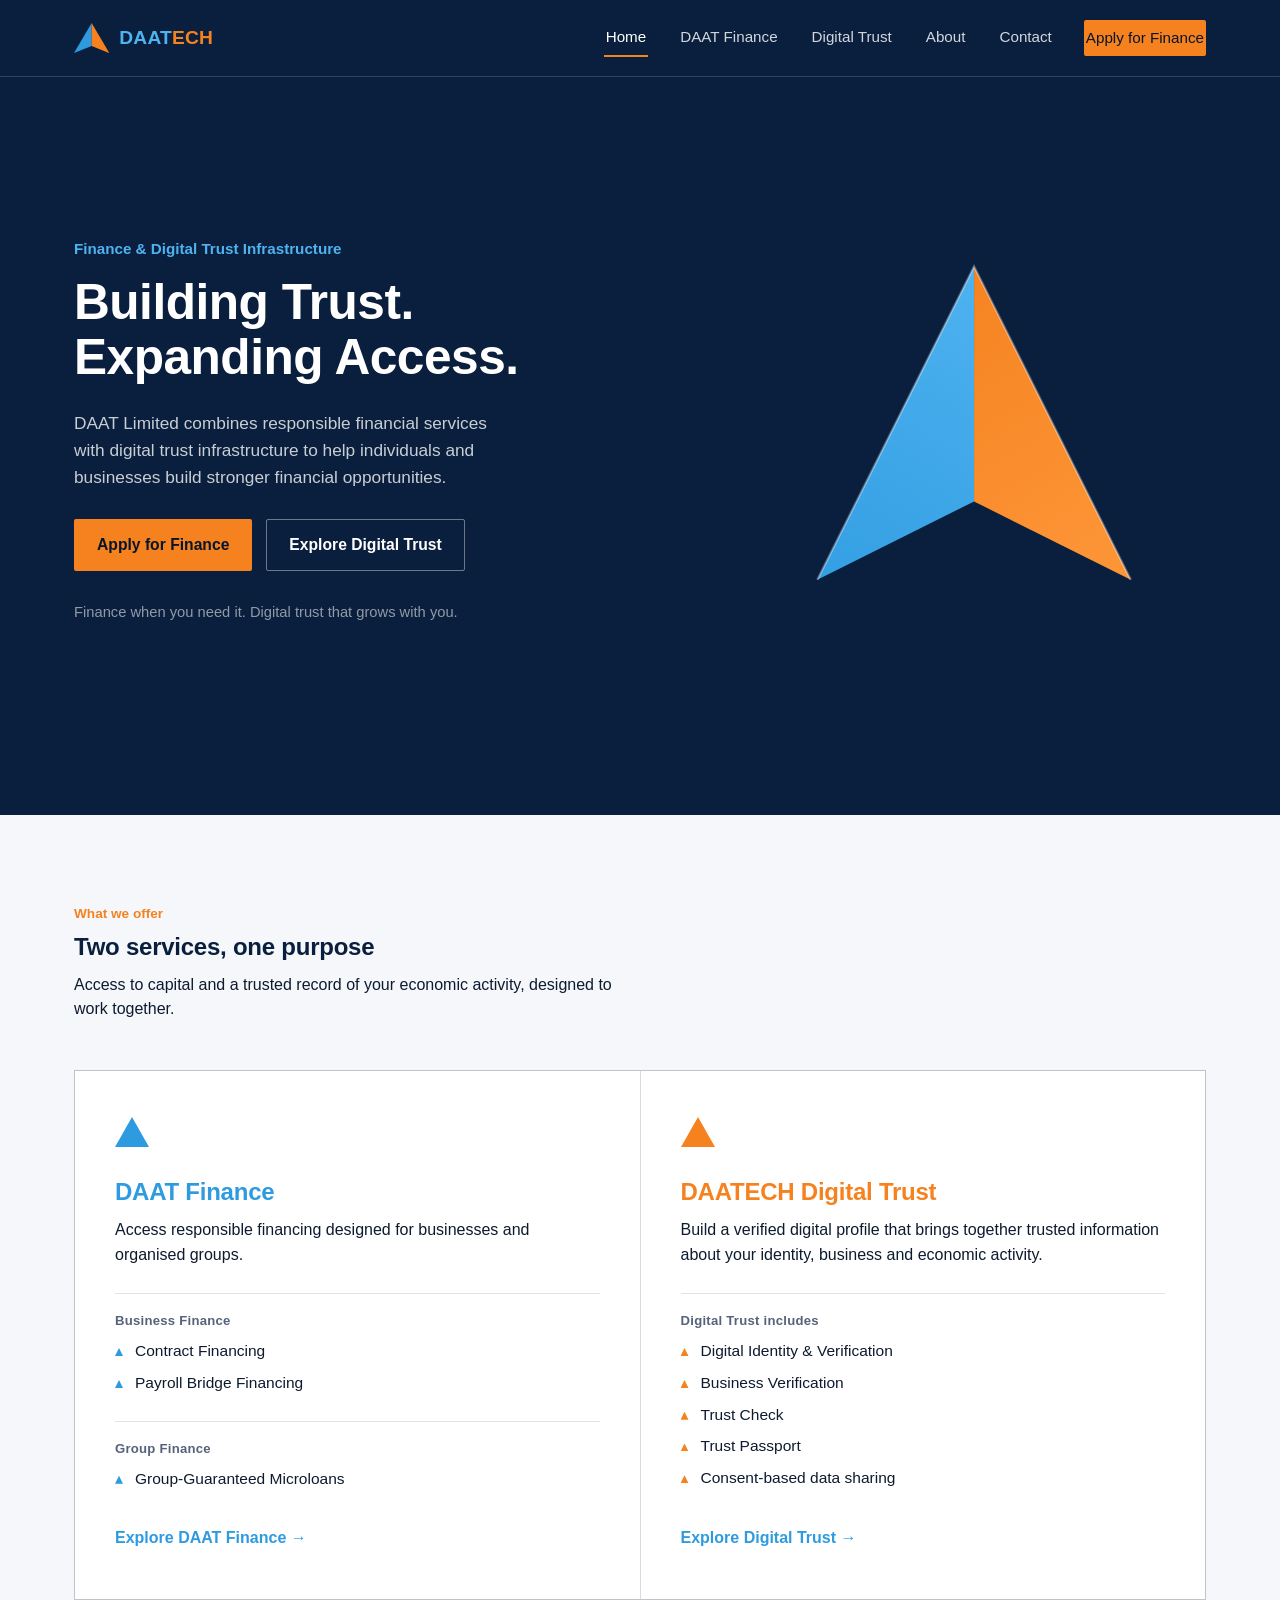
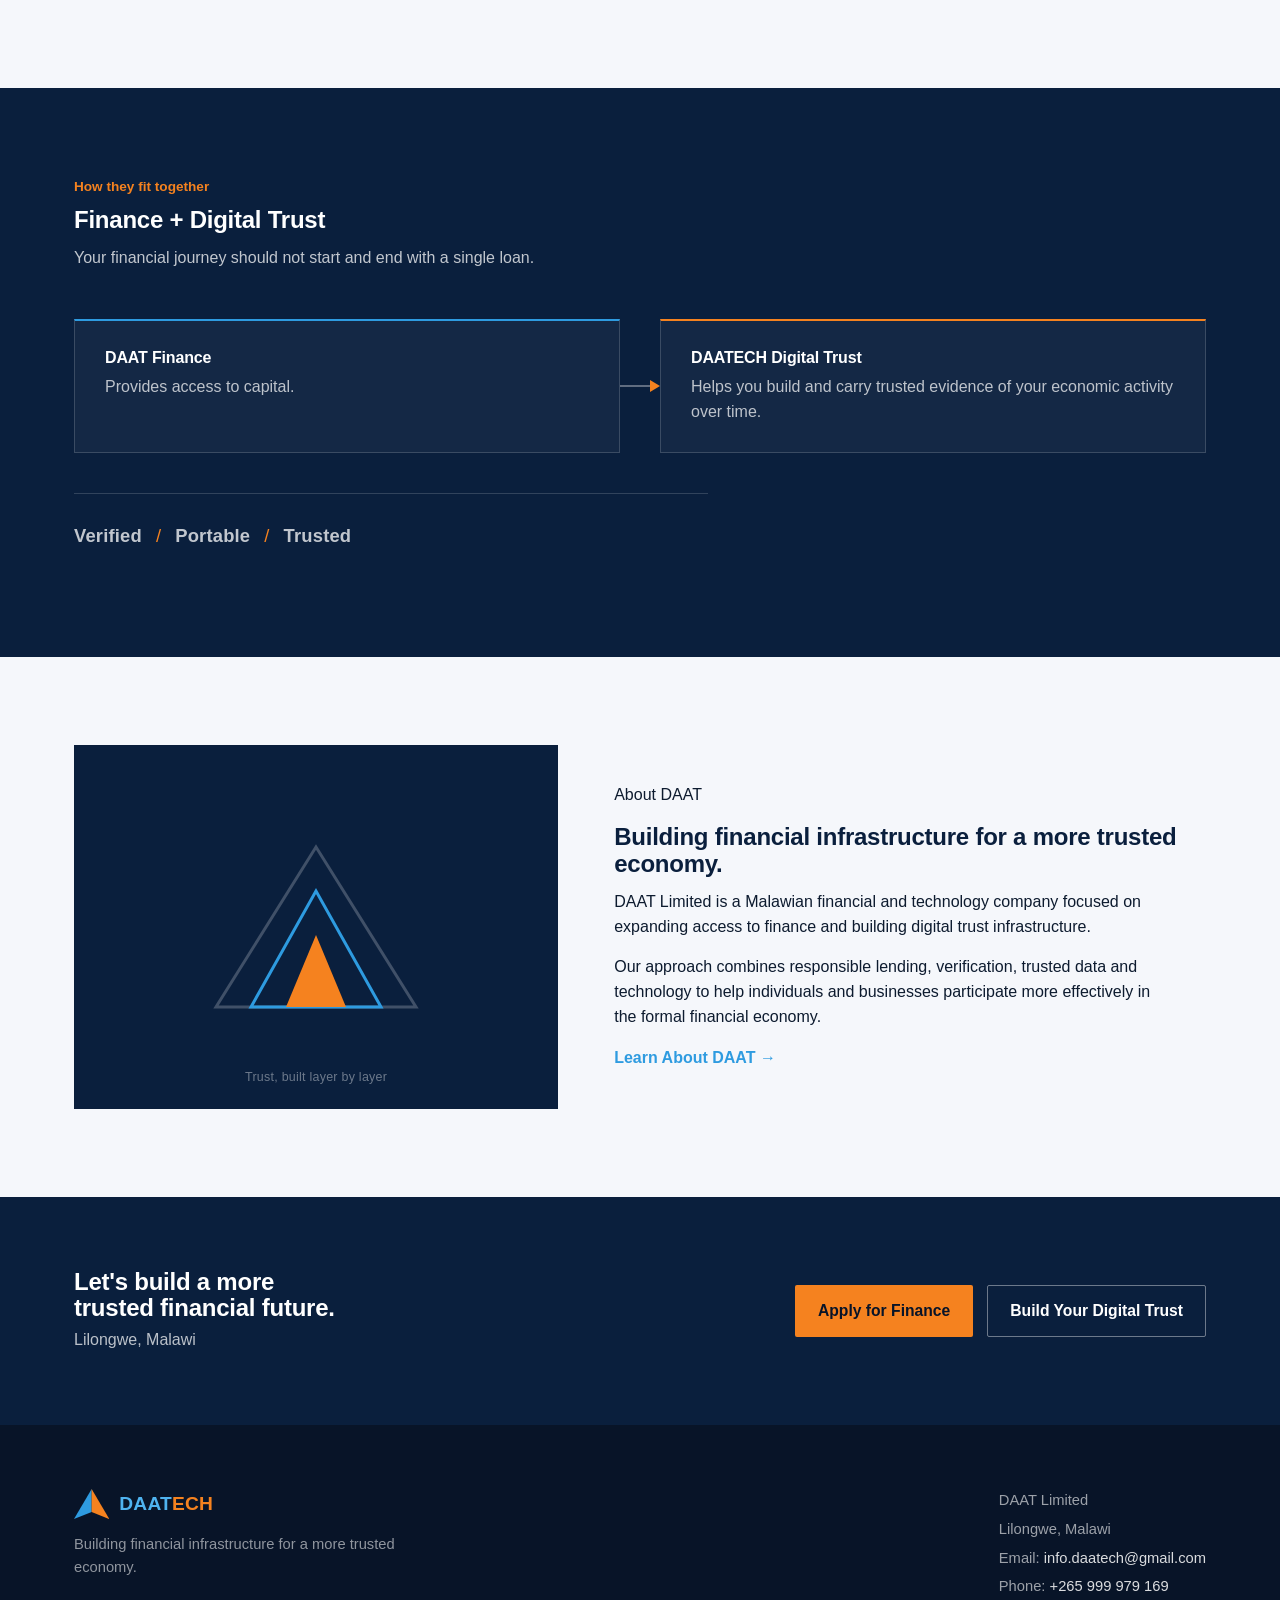
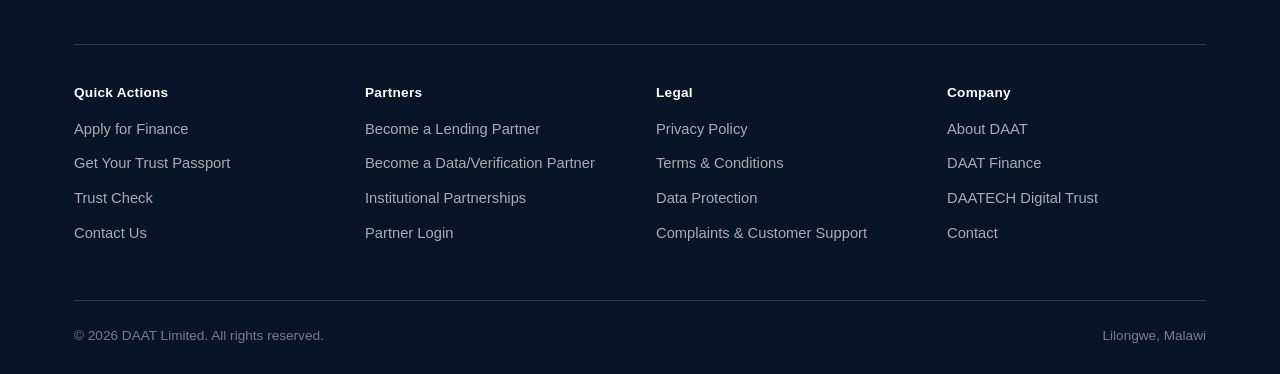
==== commit 7a2e2b19: "Update index.html" ====
--- a/index.html
+++ b/index.html
@@ -72,7 +72,7 @@
       <div class="section-head">
         <p class="kicker">What we offer</p>
         <h2>Two services, one purpose</h2>
-        <p>Access to capital and a trusted record of your economic activity — designed to work together.</p>
+        <p>Access to capital and a trusted record of your economic activity, designed to work together.</p>
       </div>
 
       <div class="service-split">
@@ -251,7 +251,7 @@
   </div>
 </footer>
 
-<script src="js/main.js"></script>
+<script src="main.js"></script>
 <script>document.getElementById('year').textContent = new Date().getFullYear();</script>
 </body>
 </html>
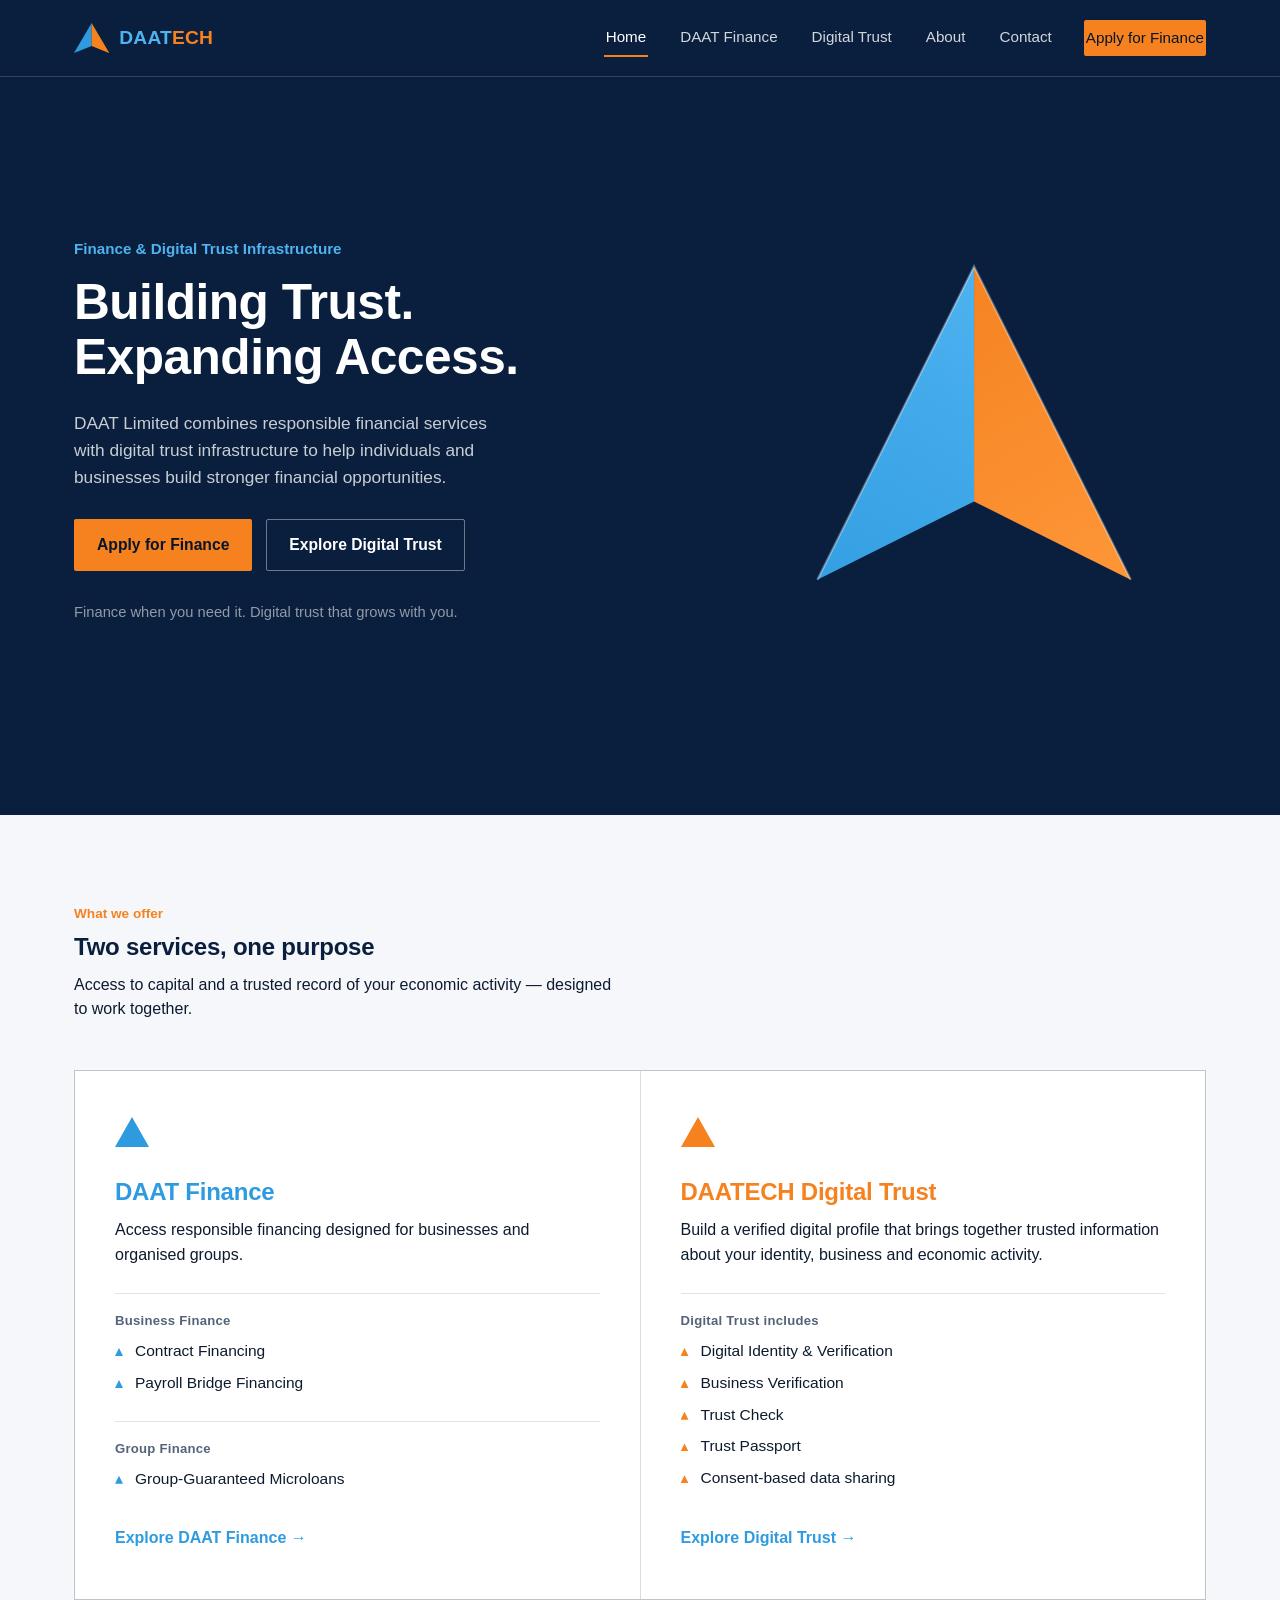
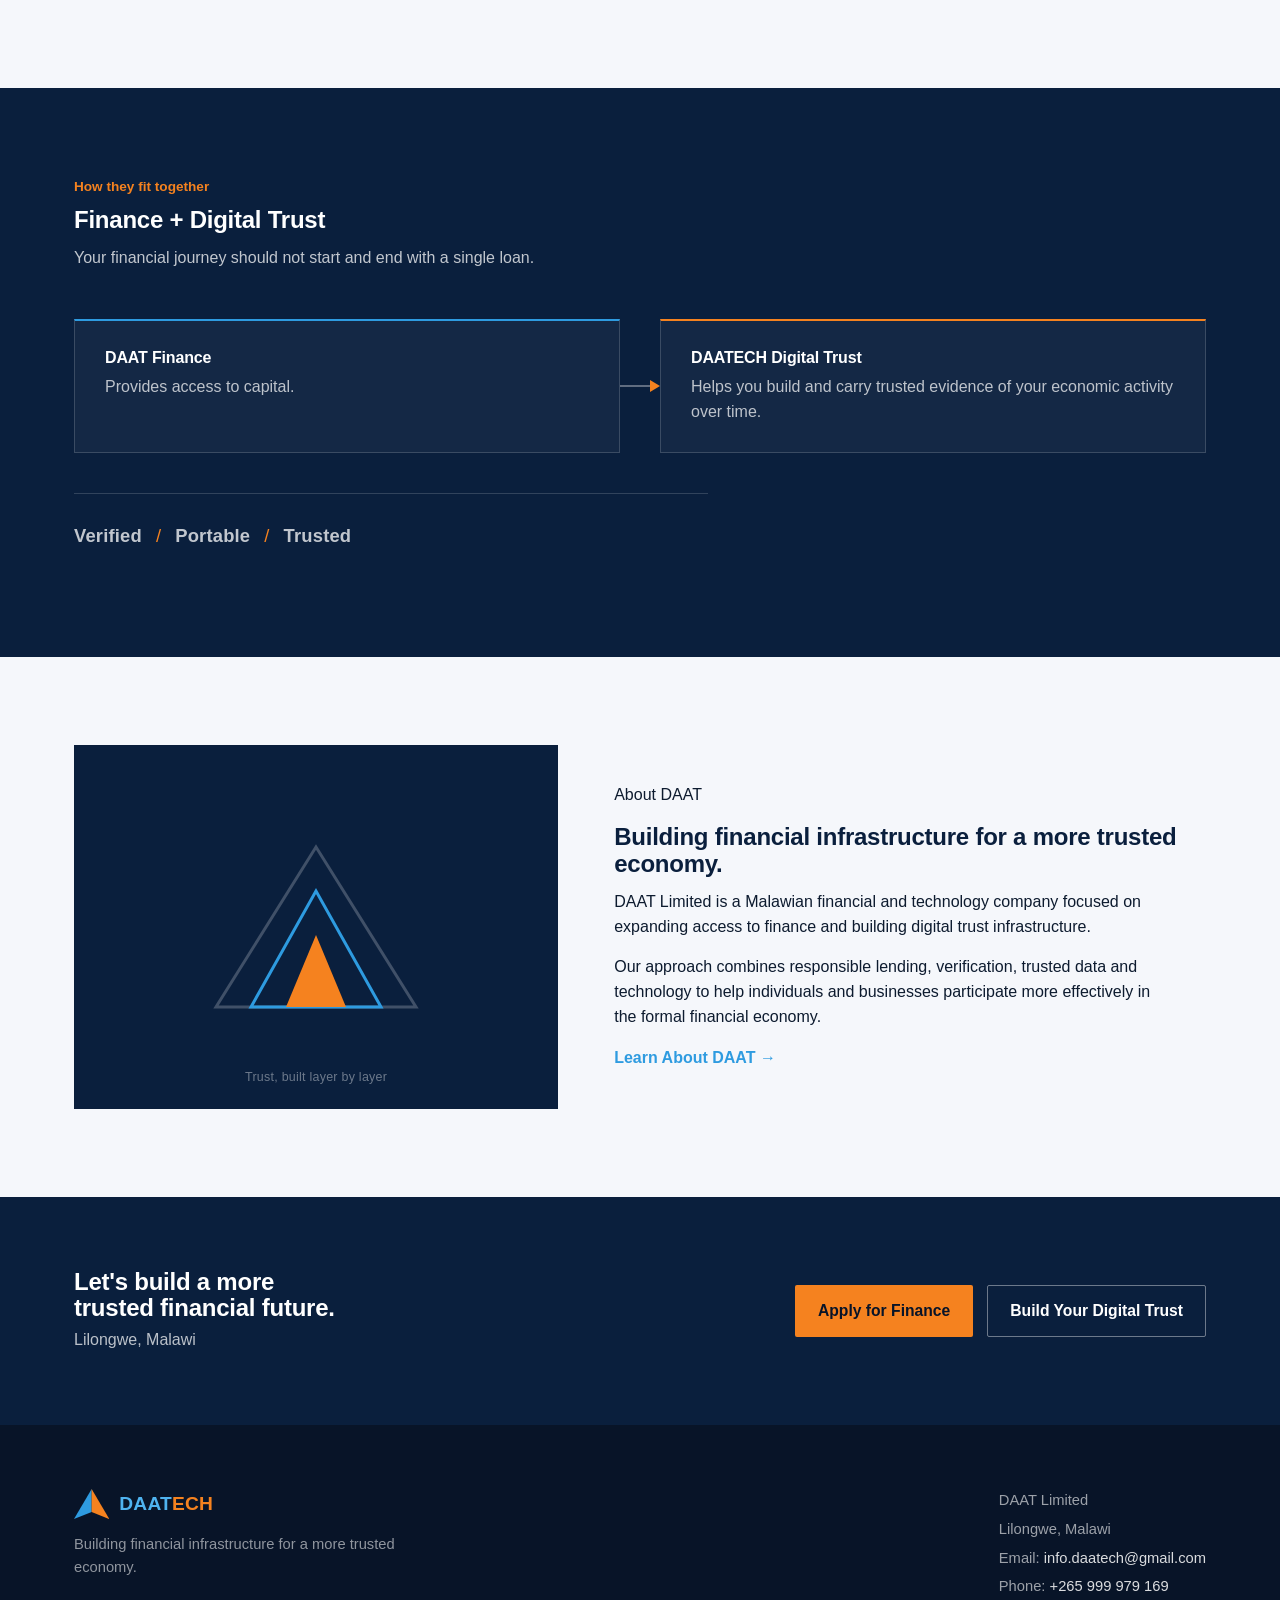
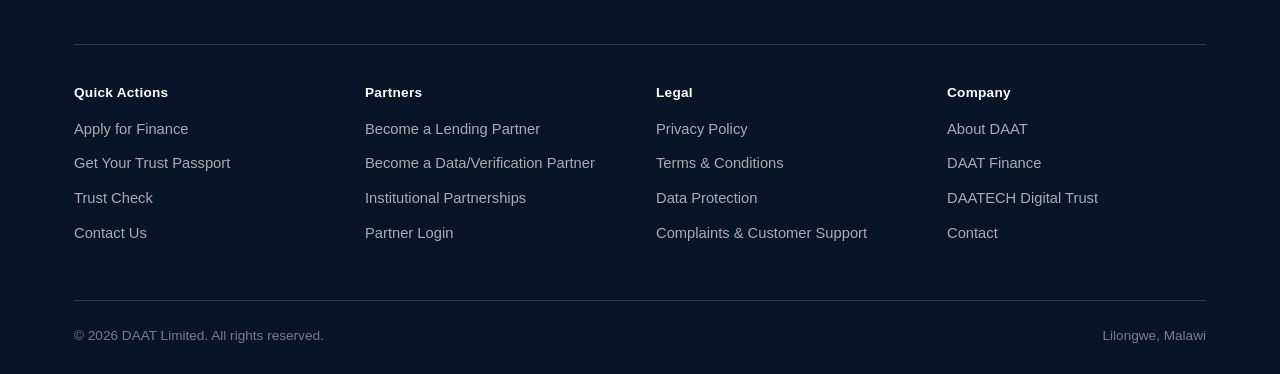
==== commit 5c44e124: "Add files via upload" ====
--- a/index.html
+++ b/index.html
@@ -5,6 +5,9 @@
 <meta name="viewport" content="width=device-width, initial-scale=1.0">
 <title>DAAT Limited — Building Trust. Expanding Access.</title>
 <meta name="description" content="DAAT Limited combines responsible financial services with digital trust infrastructure to help individuals and businesses build stronger financial opportunities.">
+<link rel="icon" href="favicon.svg" type="image/svg+xml">
+<link rel="icon" href="favicon.ico" sizes="any">
+<link rel="apple-touch-icon" href="apple-touch-icon.png">
 <link rel="preconnect" href="https://fonts.googleapis.com">
 <link rel="preconnect" href="https://fonts.gstatic.com" crossorigin>
 <link href="https://fonts.googleapis.com/css2?family=Space+Grotesk:wght@500;600;700&family=Inter:wght@400;500;600;700&display=swap" rel="stylesheet">
@@ -72,7 +75,7 @@
       <div class="section-head">
         <p class="kicker">What we offer</p>
         <h2>Two services, one purpose</h2>
-        <p>Access to capital and a trusted record of your economic activity, designed to work together.</p>
+        <p>Access to capital and a trusted record of your economic activity — designed to work together.</p>
       </div>
 
       <div class="service-split">
